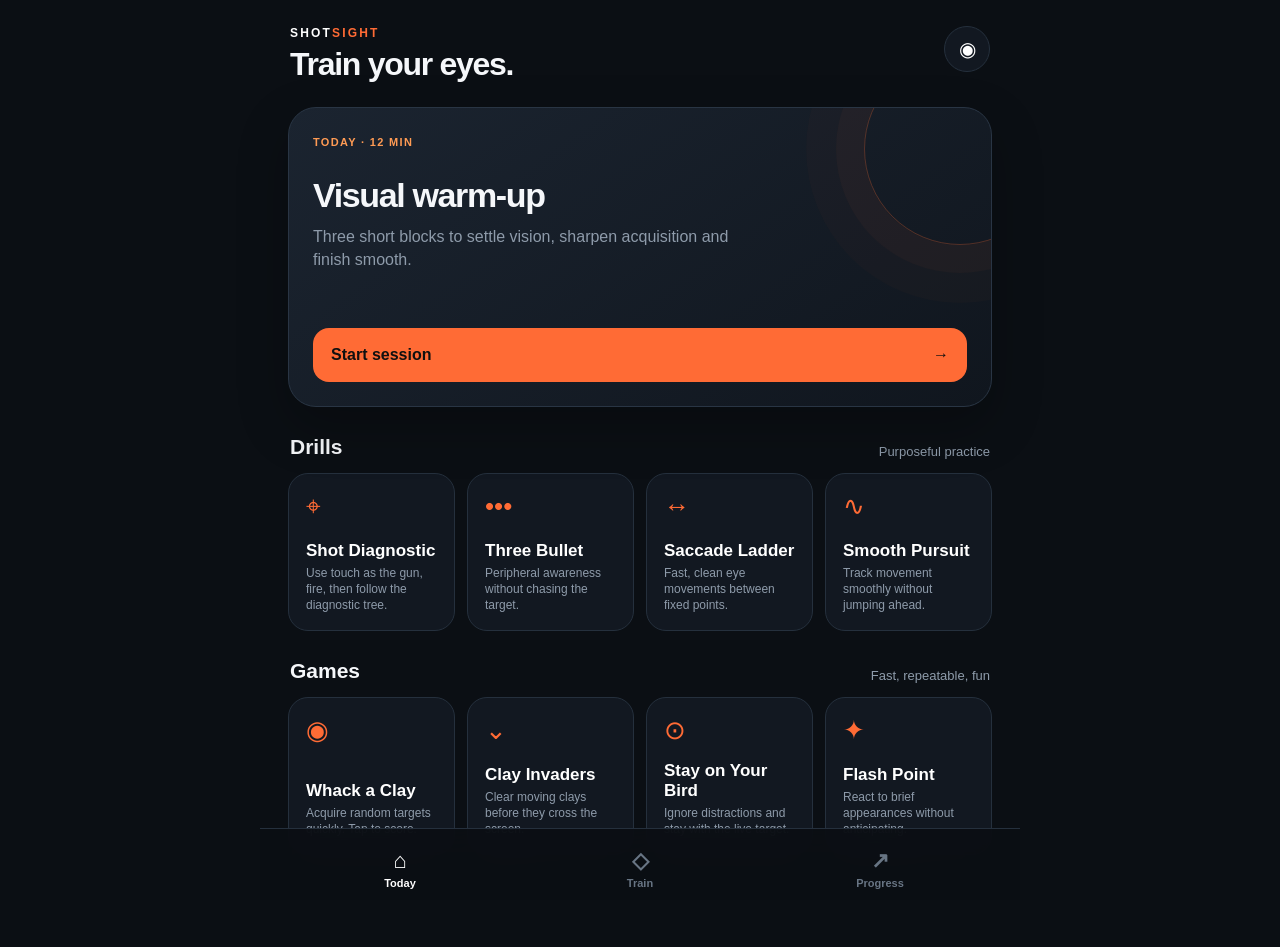
==== index.html @ 20d78089 "Load Shot Type Demos styles" ====
<!doctype html>
<html lang="en">
<head>
  <meta charset="utf-8" />
  <meta name="viewport" content="width=device-width, initial-scale=1, viewport-fit=cover, user-scalable=no" />
  <meta name="theme-color" content="#0b0f14" />
  <meta name="apple-mobile-web-app-capable" content="yes" />
  <meta name="apple-mobile-web-app-status-bar-style" content="black-translucent" />
  <meta name="apple-mobile-web-app-title" content="ShotSight" />
  <title>ShotSight</title>
  <link rel="manifest" href="manifest.webmanifest" />
  <link rel="stylesheet" href="styles.css" />
  <link rel="stylesheet" href="shot-demos.css" />
</head>
<body>
  <div class="app-shell">
    <header class="topbar">
      <div>
        <div class="eyebrow">SHOT<span>SIGHT</span></div>
        <h1 id="pageTitle">Train your eyes.</h1>
      </div>
      <button class="icon-button" id="soundToggle" aria-label="Toggle sound">◉</button>
    </header>

    <main id="homeView" class="view active">
      <section class="hero-card">
        <div class="hero-copy">
          <span class="pill">TODAY · 12 MIN</span>
          <h2>Visual warm-up</h2>
          <p>Three short blocks to settle vision, sharpen acquisition and finish smooth.</p>
        </div>
        <button class="primary big" data-start="daily">Start session <span>→</span></button>
      </section>

      <section>
        <div class="section-heading"><h3>Drills</h3><span>Purposeful practice</span></div>
        <div class="card-grid" id="drillGrid"></div>
      </section>

      <section>
        <div class="section-heading"><h3>Games</h3><span>Fast, repeatable, fun</span></div>
        <div class="card-grid" id="gameGrid"></div>
      </section>
    </main>

    <main id="libraryView" class="view">
      <div class="section-heading stacked"><h2>Training library</h2><span>Choose a single activity and tune it before you begin.</span></div>
      <div class="filter-row">
        <button class="chip active" data-filter="all">All</button>
        <button class="chip" data-filter="drill">Drills</button>
        <button class="chip" data-filter="game">Games</button>
      </div>
      <div class="library-list" id="libraryList"></div>

      <section class="demo-section">
        <div class="section-heading stacked demo-heading"><h2>Shot type demos</h2><span>See the target line and gun movement together.</span></div>
        <div class="demo-grid" id="demoGrid"></div>
      </section>
    </main>

    <main id="progressView" class="view">
      <div class="section-heading stacked"><h2>Your progress</h2><span>Prototype data is stored on this device.</span></div>
      <section class="stats-grid">
        <article><strong id="statSessions">0</strong><span>sessions</span></article>
        <article><strong id="statMinutes">—</strong><span>minutes</span></article>
        <article><strong id="statBest">—</strong><span>best game</span></article>
      </section>
      <section class="history-card">
        <div class="section-heading"><h3>Recent activity</h3><button class="text-button" id="clearHistory">Clear</button></div>
        <div id="historyList" class="history-list"></div>
      </section>
    </main>

    <section id="playerView" class="player-view" aria-hidden="true">
      <div class="player-top">
        <button class="icon-button" id="closePlayer" aria-label="Close">×</button>
        <div class="player-meta"><span id="playerType">DRILL</span><strong id="playerName">Shot Diagnostic</strong></div>
        <button class="icon-button" id="pausePlayer" aria-label="Pause">Ⅱ</button>
      </div>
      <div id="stage" class="stage">
        <div class="interaction-hint" id="interactionHint"></div>
        <div class="focus-ring" id="focusRing"></div>
        <div class="target" id="target"></div>
        <div class="target secondary" id="target2"></div>
        <div class="target tertiary" id="target3"></div>
        <svg id="trace" class="trace" viewBox="0 0 100 100" preserveAspectRatio="none" aria-hidden="true"></svg>
        <div class="aim-dot" id="aimDot"></div>
        <div class="shot-mark" id="shotMark"></div>
        <div class="crosshair" id="crosshair">+</div>
        <div class="countdown" id="countdown"></div>

        <section id="diagnosticPanel" class="diagnostic-panel" aria-live="polite">
          <div class="diagnostic-kicker">SHOT DIAGNOSIS</div>
          <h2 id="diagTitle">Clean release</h2>
          <div id="diagTree" class="diag-tree"></div>
          <div class="diag-metrics">
            <div><span>ERROR</span><strong id="diagError">—</strong></div>
            <div><span>PATH</span><strong id="diagSmooth">—</strong></div>
            <div><span>RELEASE</span><strong id="diagTime">—</strong></div>
          </div>
          <p id="diagCue"></p>
          <div class="diag-actions">
            <button class="secondary-button" id="diagnosticDone">Done</button>
            <button class="primary" id="diagnosticAgain">Try again</button>
          </div>
        </section>
      </div>
      <div class="player-bottom">
        <div class="metric"><span>TIME</span><strong id="timeValue">00:30</strong></div>
        <div class="metric center"><span id="scoreLabel">CUE</span><strong id="scoreValue">READY</strong></div>
        <button class="primary compact" id="actionButton">Begin</button>
      </div>
    </section>

    <section id="tipSheet" class="tip-sheet" aria-hidden="true">
      <div class="tip-card">
        <div class="tip-icon" id="tipIcon">◎</div>
        <span class="tip-kicker">HOW IT WORKS</span>
        <h2 id="tipTitle">Activity</h2>
        <p id="tipBody"></p>
        <div class="tip-note" id="tipNote"></div>
        <label class="tip-hide"><input type="checkbox" id="tipHide" /> <span>Don't show this tip again</span></label>
        <button class="primary big" id="tipContinue">Got it <span>→</span></button>
      </div>
    </section>

    <section id="demoSheet" class="demo-sheet" aria-hidden="true">
      <div class="demo-card">
        <div class="demo-topbar">
          <div><span class="tip-kicker">SHOT TYPE</span><h2 id="demoTitle">Sustained lead</h2></div>
          <button class="icon-button" id="demoClose" aria-label="Close demo">×</button>
        </div>
        <div class="demo-stage" id="demoStage">
          <svg class="demo-svg" viewBox="0 0 100 100" preserveAspectRatio="none" aria-hidden="true">
            <path id="demoTargetPath" class="demo-target-path" d="M 8 60 C 32 48, 67 42, 94 34" />
            <path id="demoGunPath" class="demo-gun-path" d="M 8 75 C 36 65, 64 52, 94 42" />
          </svg>
          <div class="demo-label hold" id="demoHoldLabel">HOLD</div>
          <div class="demo-label pickup" id="demoPickupLabel">PICKUP</div>
          <div class="demo-label break" id="demoBreakLabel">BREAK</div>
          <div class="demo-clay" id="demoClay"></div>
          <div class="demo-gun" id="demoGun"><span></span></div>
          <div class="demo-shot" id="demoShot"></div>
        </div>
        <div class="demo-legend"><span><i class="legend-clay"></i>Clay</span><span><i class="legend-gun"></i>Gun</span></div>
        <div class="demo-phase" id="demoPhase">SET</div>
        <p id="demoDescription"></p>
        <div class="demo-cue" id="demoCue"></div>
        <div class="demo-actions">
          <button class="secondary-button" id="demoReplay">Replay</button>
          <button class="primary" id="demoNext">Next type</button>
        </div>
      </div>
    </section>

    <nav class="tabbar" aria-label="Primary">
      <button class="tab active" data-view="homeView"><span>⌂</span>Today</button>
      <button class="tab" data-view="libraryView"><span>◇</span>Train</button>
      <button class="tab" data-view="progressView"><span>↗</span>Progress</button>
    </nav>
  </div>

  <script src="app.js"></script>
  <script src="shot-demos.js"></script>
</body>
</html>
---- styles.css ----
:root{--bg:#0b0f14;--panel:#121821;--panel2:#171f2a;--line:#25303d;--text:#f5f7fa;--muted:#8e9baa;--accent:#ff6b35;--accent2:#ff9b54;--green:#76e6a5;--radius:22px}*{box-sizing:border-box;-webkit-tap-highlight-color:transparent}html,body{margin:0;min-height:100%;background:var(--bg);color:var(--text);font-family:-apple-system,BlinkMacSystemFont,"SF Pro Display","Segoe UI",sans-serif}body{overscroll-behavior:none}.app-shell{min-height:100dvh;padding:max(18px,env(safe-area-inset-top)) 18px calc(92px + env(safe-area-inset-bottom));max-width:760px;margin:auto}.topbar{display:flex;align-items:flex-start;justify-content:space-between;margin:8px 2px 26px}.eyebrow{font-size:12px;font-weight:850;letter-spacing:.18em;color:#fff}.eyebrow span{color:var(--accent)}h1{font-size:32px;line-height:1.04;margin:8px 0 0;letter-spacing:-.04em}h2,h3,p{margin-top:0}.icon-button{width:46px;height:46px;border-radius:50%;border:1px solid var(--line);background:var(--panel);color:#fff;font-size:20px;display:grid;place-items:center}.view{display:none}.view.active{display:block}.hero-card{background:linear-gradient(145deg,#1b2430,#10161e);border:1px solid #293544;border-radius:28px;padding:24px;min-height:280px;display:flex;flex-direction:column;justify-content:space-between;box-shadow:0 20px 50px rgba(0,0,0,.25);position:relative;overflow:hidden}.hero-card:after{content:"";position:absolute;width:190px;height:190px;border:1px solid rgba(255,107,53,.28);border-radius:50%;right:-65px;top:-55px;box-shadow:0 0 0 28px rgba(255,107,53,.035),0 0 0 58px rgba(255,107,53,.02)}.hero-copy{position:relative;z-index:1}.pill{display:inline-block;font-size:11px;font-weight:800;letter-spacing:.12em;color:var(--accent2);margin-bottom:28px}.hero-card h2{font-size:34px;letter-spacing:-.04em;margin-bottom:10px}.hero-card p{color:var(--muted);line-height:1.45;max-width:420px}.primary{border:0;background:var(--accent);color:#101010;font-weight:850;border-radius:16px;min-height:54px;padding:0 18px;font-size:16px;position:relative;z-index:1}.primary.big{width:100%;display:flex;justify-content:space-between;align-items:center}.primary.compact{min-width:105px}.secondary-button{border:1px solid var(--line);background:var(--panel2);color:#fff;font-weight:800;border-radius:14px;min-height:50px;padding:0 18px}.section-heading{display:flex;justify-content:space-between;align-items:end;margin:28px 2px 14px}.section-heading h2,.section-heading h3{margin:0}.section-heading h3{font-size:21px}.section-heading span{font-size:13px;color:var(--muted)}.section-heading.stacked{display:block;margin-top:0}.section-heading.stacked h2{font-size:30px;margin-bottom:8px}.card-grid{display:grid;grid-template-columns:1fr 1fr;gap:12px}.activity-card{min-height:158px;border:1px solid var(--line);border-radius:20px;background:var(--panel);padding:17px;text-align:left;color:#fff;display:flex;flex-direction:column;justify-content:space-between}.activity-card:active{transform:scale(.985);background:var(--panel2)}.activity-card .glyph{font-size:26px;color:var(--accent)}.activity-card strong{font-size:17px}.activity-card small{display:block;color:var(--muted);font-size:12px;margin-top:5px;line-height:1.3}.filter-row{display:flex;gap:8px;margin:20px 0}.chip{border:1px solid var(--line);background:transparent;color:var(--muted);border-radius:999px;padding:10px 16px;font-weight:750}.chip.active{background:#fff;color:#0b0f14;border-color:#fff}.library-list{display:grid;gap:10px}.library-item{border:1px solid var(--line);background:var(--panel);border-radius:18px;padding:17px;display:grid;grid-template-columns:48px 1fr auto;align-items:center;gap:13px;color:#fff;text-align:left}.library-icon{width:48px;height:48px;border-radius:14px;background:var(--panel2);display:grid;place-items:center;color:var(--accent);font-size:22px}.library-item strong{display:block}.library-item small{color:var(--muted)}.library-item .arrow{color:var(--muted);font-size:20px}.stats-grid{display:grid;grid-template-columns:repeat(3,1fr);gap:10px}.stats-grid article{background:var(--panel);border:1px solid var(--line);border-radius:18px;padding:18px 10px;text-align:center}.stats-grid strong{font-size:27px;display:block}.stats-grid span{color:var(--muted);font-size:11px;text-transform:uppercase;letter-spacing:.08em}.history-card{margin-top:18px;background:var(--panel);border:1px solid var(--line);border-radius:22px;padding:0 16px 8px}.text-button{border:0;background:none;color:var(--accent);font-weight:700}.history-row{display:flex;justify-content:space-between;padding:14px 2px;border-top:1px solid var(--line);font-size:14px}.history-row span{color:var(--muted)}.empty{color:var(--muted);padding:16px 0 22px}.tabbar{position:fixed;left:50%;transform:translateX(-50%);bottom:0;width:min(760px,100%);height:calc(72px + env(safe-area-inset-bottom));padding:8px 20px env(safe-area-inset-bottom);background:rgba(11,15,20,.93);backdrop-filter:blur(18px);border-top:1px solid var(--line);display:grid;grid-template-columns:repeat(3,1fr);z-index:20}.tab{border:0;background:none;color:#687584;font-size:11px;font-weight:750}.tab span{display:block;font-size:22px;margin-bottom:3px}.tab.active{color:#fff}.player-view{position:fixed;inset:0;background:#05070a;z-index:50;display:none;grid-template-rows:auto 1fr auto;padding:max(14px,env(safe-area-inset-top)) 16px max(18px,env(safe-area-inset-bottom));touch-action:none}.player-view.active{display:grid}.player-top,.player-bottom{display:flex;align-items:center;justify-content:space-between;gap:12px;z-index:3}.player-meta{text-align:center}.player-meta span{display:block;color:var(--accent);font-size:10px;font-weight:850;letter-spacing:.14em}.player-meta strong{font-size:14px}.stage{position:relative;overflow:hidden;margin:14px 0;border-radius:24px;background:radial-gradient(circle at center,#18212b 0,#0a0e13 48%,#05070a 78%);border:1px solid #1f2a36}.stage:after{content:"";position:absolute;inset:50% auto auto 50%;width:1px;height:1px;box-shadow:0 0 100px 45px rgba(255,255,255,.035)}.target{position:absolute;width:28px;height:28px;border-radius:50%;background:var(--accent);box-shadow:0 0 22px rgba(255,107,53,.55);transform:translate(-50%,-50%);left:50%;top:50%;z-index:2}.target.secondary,.target.tertiary{display:none;background:#f2f5f7;box-shadow:0 0 18px rgba(255,255,255,.25)}.focus-ring{position:absolute;width:96px;height:96px;border:1px solid rgba(255,255,255,.13);border-radius:50%;left:50%;top:50%;transform:translate(-50%,-50%)}.crosshair{display:none;position:absolute;left:50%;top:50%;transform:translate(-50%,-50%);font-size:42px;color:rgba(255,255,255,.45);z-index:1}.countdown{position:absolute;left:50%;top:50%;transform:translate(-50%,-50%);font-size:72px;font-weight:900;z-index:8}.metric{min-width:70px}.metric.center{text-align:center;flex:1}.metric span{display:block;color:var(--muted);font-size:9px;font-weight:800;letter-spacing:.12em}.metric strong{font-size:17px}.player-bottom{padding-top:2px}.paused .target,.paused .target.secondary,.paused .target.tertiary{animation-play-state:paused!important}.interaction-hint{position:absolute;top:16px;left:50%;transform:translateX(-50%);font-size:10px;letter-spacing:.12em;font-weight:850;color:var(--muted);z-index:6;white-space:nowrap}.aim-dot{display:none;position:absolute;width:30px;height:30px;border-radius:50%;border:2px solid #fff;transform:translate(-50%,-50%);z-index:5;pointer-events:none;box-shadow:0 0 0 7px rgba(255,255,255,.06)}.aim-dot:after{content:"";position:absolute;width:4px;height:4px;border-radius:50%;background:#fff;left:50%;top:50%;transform:translate(-50%,-50%)}.shot-mark{display:none;position:absolute;width:46px;height:46px;border:1px solid var(--accent);border-radius:50%;transform:translate(-50%,-50%);z-index:4;pointer-events:none}.trace{position:absolute;inset:0;width:100%;height:100%;z-index:3;pointer-events:none}.trace polyline{fill:none;stroke:rgba(255,255,255,.55);stroke-width:.45;vector-effect:non-scaling-stroke;stroke-linecap:round;stroke-linejoin:round}.diagnostic-panel{display:none;position:absolute;inset:auto 12px 12px 12px;z-index:12;background:rgba(16,22,30,.97);backdrop-filter:blur(18px);border:1px solid #2a3644;border-radius:24px;padding:20px;box-shadow:0 24px 70px rgba(0,0,0,.5)}.diagnostic-panel.active{display:block}.diagnostic-kicker,.tip-kicker{font-size:10px;letter-spacing:.15em;font-weight:900;color:var(--accent)}.diagnostic-panel h2{font-size:27px;letter-spacing:-.035em;margin:6px 0 14px}.diag-tree{display:grid;gap:7px;margin-bottom:14px}.tree-row{display:grid;grid-template-columns:92px 1fr;gap:10px;align-items:center;font-size:12px}.tree-row span{color:var(--muted);font-weight:750}.tree-row strong{font-size:13px}.tree-row.active strong{color:var(--accent2)}.diag-metrics{display:grid;grid-template-columns:repeat(3,1fr);gap:8px}.diag-metrics div{background:#0b1016;border:1px solid #222d39;border-radius:14px;padding:10px}.diag-metrics span{display:block;color:var(--muted);font-size:8px;letter-spacing:.1em;font-weight:850}.diag-metrics strong{display:block;margin-top:3px;font-size:14px}.diagnostic-panel p{color:#b3bec9;line-height:1.4;font-size:13px;margin:14px 0}.diag-actions{display:grid;grid-template-columns:1fr 1.35fr;gap:10px}.tip-sheet{display:none;position:fixed;inset:0;z-index:90;background:rgba(3,5,8,.72);backdrop-filter:blur(12px);padding:18px;align-items:flex-end}.tip-sheet.active{display:flex}.tip-card{width:min(520px,100%);margin:0 auto;background:#121821;border:1px solid #293544;border-radius:28px;padding:24px;padding-bottom:max(24px,env(safe-area-inset-bottom));box-shadow:0 28px 90px rgba(0,0,0,.6)}.tip-icon{width:58px;height:58px;border-radius:18px;background:#191f27;color:var(--accent);display:grid;place-items:center;font-size:28px;margin-bottom:18px}.tip-card h2{font-size:28px;letter-spacing:-.035em;margin:7px 0 8px}.tip-card p{color:#a9b5c2;line-height:1.48;margin-bottom:14px}.tip-note{background:#0d1218;border:1px solid #232e3a;border-radius:16px;padding:13px 14px;color:#d9e0e7;font-size:13px;line-height:1.4;margin-bottom:16px}.tip-hide{display:flex;align-items:center;gap:9px;color:var(--muted);font-size:13px;margin:0 2px 18px}.tip-hide input{width:20px;height:20px;accent-color:var(--accent)}@media(min-width:620px){.card-grid{grid-template-columns:repeat(4,1fr)}.hero-card{min-height:300px}.app-shell{padding-left:28px;padding-right:28px}}@media(orientation:landscape) and (max-height:520px){.player-view{grid-template-rows:54px 1fr 58px}.stage{margin:5px 0}.player-bottom{padding:0 8px}.target{width:24px;height:24px}.diagnostic-panel{inset:8px 12px}.tip-sheet{align-items:center}}
---- shot-demos.css ----
.demo-section{margin-top:34px;padding-top:6px;border-top:1px solid var(--line)}.demo-heading{margin-top:24px!important}.demo-heading h2{font-size:26px!important}.demo-grid{display:grid;grid-template-columns:1fr 1fr;gap:10px}.demo-tile{min-height:150px;border:1px solid var(--line);border-radius:20px;background:linear-gradient(155deg,#151d27,#10161e);padding:16px;text-align:left;color:#fff;display:flex;flex-direction:column;justify-content:space-between}.demo-tile:active{transform:scale(.985)}.demo-tile-glyph{font-size:27px;color:var(--accent)}.demo-tile strong{display:block;font-size:16px;margin-bottom:5px}.demo-tile small{display:block;color:var(--muted);font-size:11px;line-height:1.35}.demo-sheet{display:none;position:fixed;inset:0;z-index:95;background:#05070a;padding:max(14px,env(safe-area-inset-top)) 16px max(16px,env(safe-area-inset-bottom));overflow:auto}.demo-sheet.active{display:block}.demo-card{max-width:720px;margin:0 auto}.demo-topbar{display:flex;align-items:center;justify-content:space-between;margin-bottom:14px}.demo-topbar h2{font-size:25px;letter-spacing:-.035em;margin:5px 0 0}.demo-stage{height:min(54vh,520px);min-height:390px;position:relative;overflow:hidden;border:1px solid #263241;border-radius:26px;background:radial-gradient(circle at 55% 52%,#192430 0,#0b1118 48%,#05070a 82%)}.demo-stage:before{content:"";position:absolute;inset:0;background-image:linear-gradient(rgba(255,255,255,.025) 1px,transparent 1px),linear-gradient(90deg,rgba(255,255,255,.025) 1px,transparent 1px);background-size:10% 10%;pointer-events:none}.demo-svg{position:absolute;inset:0;width:100%;height:100%}.demo-target-path,.demo-gun-path{fill:none;stroke-width:.55;vector-effect:non-scaling-stroke;stroke-linecap:round}.demo-target-path{stroke:rgba(255,107,53,.28);stroke-dasharray:2.2 2}.demo-gun-path{stroke:rgba(255,255,255,.16);stroke-dasharray:1.4 2}.demo-clay{position:absolute;width:24px;height:24px;border-radius:50%;background:var(--accent);box-shadow:0 0 22px rgba(255,107,53,.58);transform:translate(-50%,-50%);z-index:4}.demo-clay.hit{animation:demoHit .34s ease-out}.demo-gun{position:absolute;width:32px;height:32px;border:2px solid #f4f7f9;border-radius:50%;transform:translate(-50%,-50%);z-index:5;box-shadow:0 0 0 7px rgba(255,255,255,.05)}.demo-gun:after{content:"";position:absolute;width:4px;height:4px;border-radius:50%;background:#fff;left:50%;top:50%;transform:translate(-50%,-50%)}.demo-gun.fired{box-shadow:0 0 0 7px rgba(255,255,255,.05),0 0 30px rgba(255,255,255,.18)}.demo-shot{position:absolute;width:18px;height:18px;border:2px solid var(--accent2);border-radius:50%;transform:translate(-50%,-50%) scale(.3);opacity:0;z-index:6}.demo-shot.show{animation:demoShot .55s ease-out forwards}.demo-label{position:absolute;transform:translate(-50%,-50%);font-size:8px;font-weight:900;letter-spacing:.12em;color:#718091;background:rgba(8,12,17,.78);border:1px solid #263241;border-radius:999px;padding:5px 7px;z-index:3}.demo-label.break{color:var(--accent2);border-color:rgba(255,107,53,.32)}.demo-legend{display:flex;gap:16px;margin:13px 3px 0;color:var(--muted);font-size:11px}.demo-legend span{display:flex;align-items:center;gap:6px}.demo-legend i{width:9px;height:9px;border-radius:50%;display:inline-block}.legend-clay{background:var(--accent)}.legend-gun{border:1.5px solid #fff}.demo-phase{margin:18px 0 8px;color:var(--accent2);font-size:12px;font-weight:900;letter-spacing:.14em}.demo-card>p{color:#aeb9c5;line-height:1.45;font-size:14px;margin-bottom:13px}.demo-cue{background:#101720;border:1px solid #273341;border-radius:16px;padding:13px 15px;color:#fff;font-weight:850;font-size:12px;letter-spacing:.08em}.demo-actions{display:grid;grid-template-columns:1fr 1.2fr;gap:10px;margin-top:14px}.demo-actions .primary,.demo-actions .secondary-button{width:100%}@keyframes demoShot{0%{opacity:1;transform:translate(-50%,-50%) scale(.3)}60%{opacity:.75;transform:translate(-50%,-50%) scale(2.4)}100%{opacity:0;transform:translate(-50%,-50%) scale(3.2)}}@keyframes demoHit{0%{transform:translate(-50%,-50%) scale(1)}40%{transform:translate(-50%,-50%) scale(1.45);opacity:.65}100%{transform:translate(-50%,-50%) scale(.7);opacity:.3}}@media(min-width:620px){.demo-grid{grid-template-columns:repeat(4,1fr)}.demo-stage{min-height:440px}}@media(orientation:landscape) and (max-height:520px){.demo-sheet{padding:10px 14px}.demo-card{display:grid;grid-template-columns:1.3fr 1fr;gap:12px;align-items:start}.demo-topbar{grid-column:1/-1;margin-bottom:0}.demo-stage{height:330px;min-height:330px}.demo-legend{grid-column:1}.demo-phase,.demo-card>p,.demo-cue,.demo-actions{grid-column:2}.demo-phase{margin-top:0}.demo-actions{align-self:end}}
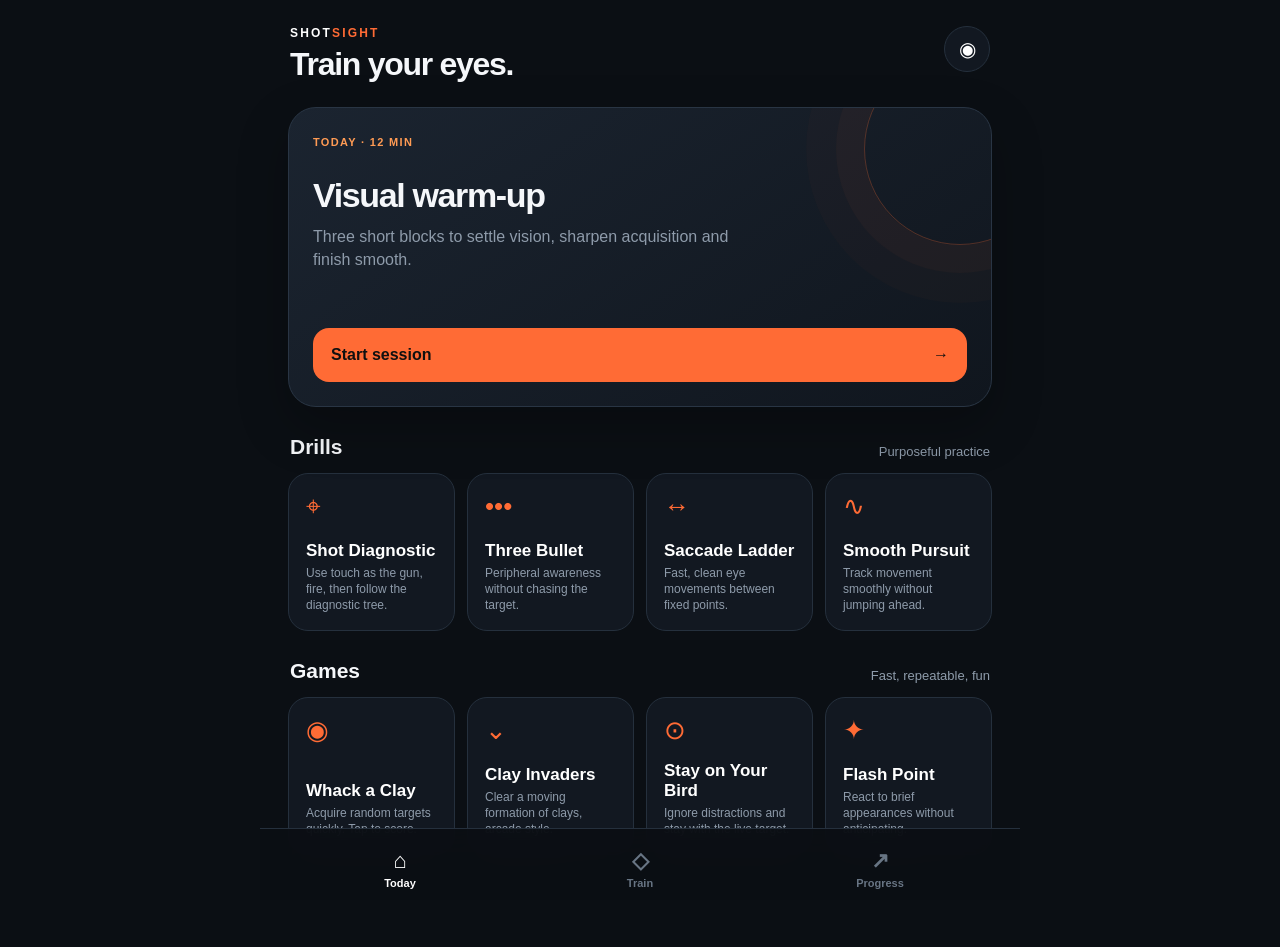
==== commit 7e04b695: "Load arcade Clay Invaders assets" ====
--- a/index.html
+++ b/index.html
@@ -9,158 +9,23 @@
   <meta name="apple-mobile-web-app-title" content="ShotSight" />
   <title>ShotSight</title>
   <link rel="manifest" href="manifest.webmanifest" />
-  <link rel="stylesheet" href="styles.css" />
-  <link rel="stylesheet" href="shot-demos.css" />
+  <link rel="stylesheet" href="styles.css?v=20260903-0015" />
+  <link rel="stylesheet" href="shot-demos.css?v=20260903-0015" />
+  <link rel="stylesheet" href="clay-invaders.css?v=20260903-0015" />
 </head>
 <body>
   <div class="app-shell">
-    <header class="topbar">
-      <div>
-        <div class="eyebrow">SHOT<span>SIGHT</span></div>
-        <h1 id="pageTitle">Train your eyes.</h1>
-      </div>
-      <button class="icon-button" id="soundToggle" aria-label="Toggle sound">◉</button>
-    </header>
-
-    <main id="homeView" class="view active">
-      <section class="hero-card">
-        <div class="hero-copy">
-          <span class="pill">TODAY · 12 MIN</span>
-          <h2>Visual warm-up</h2>
-          <p>Three short blocks to settle vision, sharpen acquisition and finish smooth.</p>
-        </div>
-        <button class="primary big" data-start="daily">Start session <span>→</span></button>
-      </section>
-
-      <section>
-        <div class="section-heading"><h3>Drills</h3><span>Purposeful practice</span></div>
-        <div class="card-grid" id="drillGrid"></div>
-      </section>
-
-      <section>
-        <div class="section-heading"><h3>Games</h3><span>Fast, repeatable, fun</span></div>
-        <div class="card-grid" id="gameGrid"></div>
-      </section>
-    </main>
-
-    <main id="libraryView" class="view">
-      <div class="section-heading stacked"><h2>Training library</h2><span>Choose a single activity and tune it before you begin.</span></div>
-      <div class="filter-row">
-        <button class="chip active" data-filter="all">All</button>
-        <button class="chip" data-filter="drill">Drills</button>
-        <button class="chip" data-filter="game">Games</button>
-      </div>
-      <div class="library-list" id="libraryList"></div>
-
-      <section class="demo-section">
-        <div class="section-heading stacked demo-heading"><h2>Shot type demos</h2><span>See the target line and gun movement together.</span></div>
-        <div class="demo-grid" id="demoGrid"></div>
-      </section>
-    </main>
-
-    <main id="progressView" class="view">
-      <div class="section-heading stacked"><h2>Your progress</h2><span>Prototype data is stored on this device.</span></div>
-      <section class="stats-grid">
-        <article><strong id="statSessions">0</strong><span>sessions</span></article>
-        <article><strong id="statMinutes">—</strong><span>minutes</span></article>
-        <article><strong id="statBest">—</strong><span>best game</span></article>
-      </section>
-      <section class="history-card">
-        <div class="section-heading"><h3>Recent activity</h3><button class="text-button" id="clearHistory">Clear</button></div>
-        <div id="historyList" class="history-list"></div>
-      </section>
-    </main>
-
-    <section id="playerView" class="player-view" aria-hidden="true">
-      <div class="player-top">
-        <button class="icon-button" id="closePlayer" aria-label="Close">×</button>
-        <div class="player-meta"><span id="playerType">DRILL</span><strong id="playerName">Shot Diagnostic</strong></div>
-        <button class="icon-button" id="pausePlayer" aria-label="Pause">Ⅱ</button>
-      </div>
-      <div id="stage" class="stage">
-        <div class="interaction-hint" id="interactionHint"></div>
-        <div class="focus-ring" id="focusRing"></div>
-        <div class="target" id="target"></div>
-        <div class="target secondary" id="target2"></div>
-        <div class="target tertiary" id="target3"></div>
-        <svg id="trace" class="trace" viewBox="0 0 100 100" preserveAspectRatio="none" aria-hidden="true"></svg>
-        <div class="aim-dot" id="aimDot"></div>
-        <div class="shot-mark" id="shotMark"></div>
-        <div class="crosshair" id="crosshair">+</div>
-        <div class="countdown" id="countdown"></div>
-
-        <section id="diagnosticPanel" class="diagnostic-panel" aria-live="polite">
-          <div class="diagnostic-kicker">SHOT DIAGNOSIS</div>
-          <h2 id="diagTitle">Clean release</h2>
-          <div id="diagTree" class="diag-tree"></div>
-          <div class="diag-metrics">
-            <div><span>ERROR</span><strong id="diagError">—</strong></div>
-            <div><span>PATH</span><strong id="diagSmooth">—</strong></div>
-            <div><span>RELEASE</span><strong id="diagTime">—</strong></div>
-          </div>
-          <p id="diagCue"></p>
-          <div class="diag-actions">
-            <button class="secondary-button" id="diagnosticDone">Done</button>
-            <button class="primary" id="diagnosticAgain">Try again</button>
-          </div>
-        </section>
-      </div>
-      <div class="player-bottom">
-        <div class="metric"><span>TIME</span><strong id="timeValue">00:30</strong></div>
-        <div class="metric center"><span id="scoreLabel">CUE</span><strong id="scoreValue">READY</strong></div>
-        <button class="primary compact" id="actionButton">Begin</button>
-      </div>
-    </section>
-
-    <section id="tipSheet" class="tip-sheet" aria-hidden="true">
-      <div class="tip-card">
-        <div class="tip-icon" id="tipIcon">◎</div>
-        <span class="tip-kicker">HOW IT WORKS</span>
-        <h2 id="tipTitle">Activity</h2>
-        <p id="tipBody"></p>
-        <div class="tip-note" id="tipNote"></div>
-        <label class="tip-hide"><input type="checkbox" id="tipHide" /> <span>Don't show this tip again</span></label>
-        <button class="primary big" id="tipContinue">Got it <span>→</span></button>
-      </div>
-    </section>
-
-    <section id="demoSheet" class="demo-sheet" aria-hidden="true">
-      <div class="demo-card">
-        <div class="demo-topbar">
-          <div><span class="tip-kicker">SHOT TYPE</span><h2 id="demoTitle">Sustained lead</h2></div>
-          <button class="icon-button" id="demoClose" aria-label="Close demo">×</button>
-        </div>
-        <div class="demo-stage" id="demoStage">
-          <svg class="demo-svg" viewBox="0 0 100 100" preserveAspectRatio="none" aria-hidden="true">
-            <path id="demoTargetPath" class="demo-target-path" d="M 8 60 C 32 48, 67 42, 94 34" />
-            <path id="demoGunPath" class="demo-gun-path" d="M 8 75 C 36 65, 64 52, 94 42" />
-          </svg>
-          <div class="demo-label hold" id="demoHoldLabel">HOLD</div>
-          <div class="demo-label pickup" id="demoPickupLabel">PICKUP</div>
-          <div class="demo-label break" id="demoBreakLabel">BREAK</div>
-          <div class="demo-clay" id="demoClay"></div>
-          <div class="demo-gun" id="demoGun"><span></span></div>
-          <div class="demo-shot" id="demoShot"></div>
-        </div>
-        <div class="demo-legend"><span><i class="legend-clay"></i>Clay</span><span><i class="legend-gun"></i>Gun</span></div>
-        <div class="demo-phase" id="demoPhase">SET</div>
-        <p id="demoDescription"></p>
-        <div class="demo-cue" id="demoCue"></div>
-        <div class="demo-actions">
-          <button class="secondary-button" id="demoReplay">Replay</button>
-          <button class="primary" id="demoNext">Next type</button>
-        </div>
-      </div>
-    </section>
-
-    <nav class="tabbar" aria-label="Primary">
-      <button class="tab active" data-view="homeView"><span>⌂</span>Today</button>
-      <button class="tab" data-view="libraryView"><span>◇</span>Train</button>
-      <button class="tab" data-view="progressView"><span>↗</span>Progress</button>
-    </nav>
+    <header class="topbar"><div><div class="eyebrow">SHOT<span>SIGHT</span></div><h1 id="pageTitle">Train your eyes.</h1></div><button class="icon-button" id="soundToggle" aria-label="Toggle sound">◉</button></header>
+    <main id="homeView" class="view active"><section class="hero-card"><div class="hero-copy"><span class="pill">TODAY · 12 MIN</span><h2>Visual warm-up</h2><p>Three short blocks to settle vision, sharpen acquisition and finish smooth.</p></div><button class="primary big" data-start="daily">Start session <span>→</span></button></section><section><div class="section-heading"><h3>Drills</h3><span>Purposeful practice</span></div><div class="card-grid" id="drillGrid"></div></section><section><div class="section-heading"><h3>Games</h3><span>Fast, repeatable, fun</span></div><div class="card-grid" id="gameGrid"></div></section></main>
+    <main id="libraryView" class="view"><div class="section-heading stacked"><h2>Training library</h2><span>Choose a single activity and tune it before you begin.</span></div><div class="filter-row"><button class="chip active" data-filter="all">All</button><button class="chip" data-filter="drill">Drills</button><button class="chip" data-filter="game">Games</button></div><div class="library-list" id="libraryList"></div><section class="demo-section"><div class="section-heading stacked demo-heading"><h2>Shot type demos</h2><span>See the target line and gun movement together.</span></div><div class="demo-grid" id="demoGrid"></div></section></main>
+    <main id="progressView" class="view"><div class="section-heading stacked"><h2>Your progress</h2><span>Prototype data is stored on this device.</span></div><section class="stats-grid"><article><strong id="statSessions">0</strong><span>sessions</span></article><article><strong id="statMinutes">—</strong><span>minutes</span></article><article><strong id="statBest">—</strong><span>best game</span></article></section><section class="history-card"><div class="section-heading"><h3>Recent activity</h3><button class="text-button" id="clearHistory">Clear</button></div><div id="historyList" class="history-list"></div></section></main>
+    <section id="playerView" class="player-view" aria-hidden="true"><div class="player-top"><button class="icon-button" id="closePlayer" aria-label="Close">×</button><div class="player-meta"><span id="playerType">DRILL</span><strong id="playerName">Shot Diagnostic</strong></div><button class="icon-button" id="pausePlayer" aria-label="Pause">Ⅱ</button></div><div id="stage" class="stage"><div class="interaction-hint" id="interactionHint"></div><div class="focus-ring" id="focusRing"></div><div class="target" id="target"></div><div class="target secondary" id="target2"></div><div class="target tertiary" id="target3"></div><svg id="trace" class="trace" viewBox="0 0 100 100" preserveAspectRatio="none" aria-hidden="true"></svg><div class="aim-dot" id="aimDot"></div><div class="shot-mark" id="shotMark"></div><div class="crosshair" id="crosshair">+</div><div class="countdown" id="countdown"></div><section id="diagnosticPanel" class="diagnostic-panel" aria-live="polite"><div class="diagnostic-kicker">SHOT DIAGNOSIS</div><h2 id="diagTitle">Clean release</h2><div id="diagTree" class="diag-tree"></div><div class="diag-metrics"><div><span>ERROR</span><strong id="diagError">—</strong></div><div><span>PATH</span><strong id="diagSmooth">—</strong></div><div><span>RELEASE</span><strong id="diagTime">—</strong></div></div><p id="diagCue"></p><div class="diag-actions"><button class="secondary-button" id="diagnosticDone">Done</button><button class="primary" id="diagnosticAgain">Try again</button></div></section></div><div class="player-bottom"><div class="metric"><span>TIME</span><strong id="timeValue">00:30</strong></div><div class="metric center"><span id="scoreLabel">CUE</span><strong id="scoreValue">READY</strong></div><button class="primary compact" id="actionButton">Begin</button></div></section>
+    <section id="tipSheet" class="tip-sheet" aria-hidden="true"><div class="tip-card"><div class="tip-icon" id="tipIcon">◎</div><span class="tip-kicker">HOW IT WORKS</span><h2 id="tipTitle">Activity</h2><p id="tipBody"></p><div class="tip-note" id="tipNote"></div><label class="tip-hide"><input type="checkbox" id="tipHide" /> <span>Don't show this tip again</span></label><button class="primary big" id="tipContinue">Got it <span>→</span></button></div></section>
+    <section id="demoSheet" class="demo-sheet" aria-hidden="true"><div class="demo-card"><div class="demo-topbar"><div><span class="tip-kicker">SHOT TYPE</span><h2 id="demoTitle">Sustained lead</h2></div><button class="icon-button" id="demoClose" aria-label="Close demo">×</button></div><div class="demo-stage" id="demoStage"><div class="demo-speed-hud"><span>CLAY <strong id="demoClaySpeed">55 mph</strong></span><span>GUN <strong id="demoGunSpeed">—</strong></span></div><svg class="demo-svg" viewBox="0 0 100 100" preserveAspectRatio="none" aria-hidden="true"><path id="demoTargetPath" class="demo-target-path" d="M 8 62 C 32 52, 66 42, 94 34" /><path id="demoGunPath" class="demo-gun-path" d="M 8 62 C 32 52, 66 42, 94 34" /><line id="demoLeadLine" class="demo-lead-line" x1="0" y1="0" x2="0" y2="0" /></svg><div class="demo-label hold" id="demoHoldLabel">HOLD</div><div class="demo-label pickup" id="demoPickupLabel">PICKUP</div><div class="demo-label break" id="demoBreakLabel">BREAK</div><div class="demo-clay" id="demoClay"></div><div class="demo-gun" id="demoGun"><span></span></div><div class="demo-shot" id="demoShot"></div></div><div class="demo-legend"><span><i class="legend-clay"></i>Clay</span><span><i class="legend-gun"></i>Gun / aim point</span><span><i class="legend-gap"></i>Lead gap</span></div><div class="demo-phase" id="demoPhase">SET</div><p id="demoDescription"></p><div class="demo-cue" id="demoCue"></div><div class="demo-actions"><button class="secondary-button" id="demoReplay">Replay</button><button class="primary" id="demoNext">Next type</button></div></div></section>
+    <nav class="tabbar" aria-label="Primary"><button class="tab active" data-view="homeView"><span>⌂</span>Today</button><button class="tab" data-view="libraryView"><span>◇</span>Train</button><button class="tab" data-view="progressView"><span>↗</span>Progress</button></nav>
   </div>
-
-  <script src="app.js"></script>
-  <script src="shot-demos.js"></script>
+  <script src="app.js?v=20260903-0015"></script>
+  <script src="clay-invaders.js?v=20260903-0015"></script>
+  <script src="shot-demos.js?v=20260903-0015"></script>
 </body>
-</html>
+</html>
--- a/shot-demos.css
+++ b/shot-demos.css
@@ -1 +1 @@
-.demo-section{margin-top:34px;padding-top:6px;border-top:1px solid var(--line)}.demo-heading{margin-top:24px!important}.demo-heading h2{font-size:26px!important}.demo-grid{display:grid;grid-template-columns:1fr 1fr;gap:10px}.demo-tile{min-height:150px;border:1px solid var(--line);border-radius:20px;background:linear-gradient(155deg,#151d27,#10161e);padding:16px;text-align:left;color:#fff;display:flex;flex-direction:column;justify-content:space-between}.demo-tile:active{transform:scale(.985)}.demo-tile-glyph{font-size:27px;color:var(--accent)}.demo-tile strong{display:block;font-size:16px;margin-bottom:5px}.demo-tile small{display:block;color:var(--muted);font-size:11px;line-height:1.35}.demo-sheet{display:none;position:fixed;inset:0;z-index:95;background:#05070a;padding:max(14px,env(safe-area-inset-top)) 16px max(16px,env(safe-area-inset-bottom));overflow:auto}.demo-sheet.active{display:block}.demo-card{max-width:720px;margin:0 auto}.demo-topbar{display:flex;align-items:center;justify-content:space-between;margin-bottom:14px}.demo-topbar h2{font-size:25px;letter-spacing:-.035em;margin:5px 0 0}.demo-stage{height:min(54vh,520px);min-height:390px;position:relative;overflow:hidden;border:1px solid #263241;border-radius:26px;background:radial-gradient(circle at 55% 52%,#192430 0,#0b1118 48%,#05070a 82%)}.demo-stage:before{content:"";position:absolute;inset:0;background-image:linear-gradient(rgba(255,255,255,.025) 1px,transparent 1px),linear-gradient(90deg,rgba(255,255,255,.025) 1px,transparent 1px);background-size:10% 10%;pointer-events:none}.demo-svg{position:absolute;inset:0;width:100%;height:100%}.demo-target-path,.demo-gun-path{fill:none;stroke-width:.55;vector-effect:non-scaling-stroke;stroke-linecap:round}.demo-target-path{stroke:rgba(255,107,53,.28);stroke-dasharray:2.2 2}.demo-gun-path{stroke:rgba(255,255,255,.16);stroke-dasharray:1.4 2}.demo-clay{position:absolute;width:24px;height:24px;border-radius:50%;background:var(--accent);box-shadow:0 0 22px rgba(255,107,53,.58);transform:translate(-50%,-50%);z-index:4}.demo-clay.hit{animation:demoHit .34s ease-out}.demo-gun{position:absolute;width:32px;height:32px;border:2px solid #f4f7f9;border-radius:50%;transform:translate(-50%,-50%);z-index:5;box-shadow:0 0 0 7px rgba(255,255,255,.05)}.demo-gun:after{content:"";position:absolute;width:4px;height:4px;border-radius:50%;background:#fff;left:50%;top:50%;transform:translate(-50%,-50%)}.demo-gun.fired{box-shadow:0 0 0 7px rgba(255,255,255,.05),0 0 30px rgba(255,255,255,.18)}.demo-shot{position:absolute;width:18px;height:18px;border:2px solid var(--accent2);border-radius:50%;transform:translate(-50%,-50%) scale(.3);opacity:0;z-index:6}.demo-shot.show{animation:demoShot .55s ease-out forwards}.demo-label{position:absolute;transform:translate(-50%,-50%);font-size:8px;font-weight:900;letter-spacing:.12em;color:#718091;background:rgba(8,12,17,.78);border:1px solid #263241;border-radius:999px;padding:5px 7px;z-index:3}.demo-label.break{color:var(--accent2);border-color:rgba(255,107,53,.32)}.demo-legend{display:flex;gap:16px;margin:13px 3px 0;color:var(--muted);font-size:11px}.demo-legend span{display:flex;align-items:center;gap:6px}.demo-legend i{width:9px;height:9px;border-radius:50%;display:inline-block}.legend-clay{background:var(--accent)}.legend-gun{border:1.5px solid #fff}.demo-phase{margin:18px 0 8px;color:var(--accent2);font-size:12px;font-weight:900;letter-spacing:.14em}.demo-card>p{color:#aeb9c5;line-height:1.45;font-size:14px;margin-bottom:13px}.demo-cue{background:#101720;border:1px solid #273341;border-radius:16px;padding:13px 15px;color:#fff;font-weight:850;font-size:12px;letter-spacing:.08em}.demo-actions{display:grid;grid-template-columns:1fr 1.2fr;gap:10px;margin-top:14px}.demo-actions .primary,.demo-actions .secondary-button{width:100%}@keyframes demoShot{0%{opacity:1;transform:translate(-50%,-50%) scale(.3)}60%{opacity:.75;transform:translate(-50%,-50%) scale(2.4)}100%{opacity:0;transform:translate(-50%,-50%) scale(3.2)}}@keyframes demoHit{0%{transform:translate(-50%,-50%) scale(1)}40%{transform:translate(-50%,-50%) scale(1.45);opacity:.65}100%{transform:translate(-50%,-50%) scale(.7);opacity:.3}}@media(min-width:620px){.demo-grid{grid-template-columns:repeat(4,1fr)}.demo-stage{min-height:440px}}@media(orientation:landscape) and (max-height:520px){.demo-sheet{padding:10px 14px}.demo-card{display:grid;grid-template-columns:1.3fr 1fr;gap:12px;align-items:start}.demo-topbar{grid-column:1/-1;margin-bottom:0}.demo-stage{height:330px;min-height:330px}.demo-legend{grid-column:1}.demo-phase,.demo-card>p,.demo-cue,.demo-actions{grid-column:2}.demo-phase{margin-top:0}.demo-actions{align-self:end}}+.demo-section{margin-top:34px;padding-top:6px;border-top:1px solid var(--line)}.demo-heading{margin-top:24px!important}.demo-heading h2{font-size:26px!important}.demo-grid{display:grid;grid-template-columns:1fr 1fr;gap:10px}.demo-tile{min-height:150px;border:1px solid var(--line);border-radius:20px;background:linear-gradient(155deg,#151d27,#10161e);padding:16px;text-align:left;color:#fff;display:flex;flex-direction:column;justify-content:space-between}.demo-tile:active{transform:scale(.985)}.demo-tile-glyph{font-size:27px;color:var(--accent)}.demo-tile strong{display:block;font-size:16px;margin-bottom:5px}.demo-tile small{display:block;color:var(--muted);font-size:11px;line-height:1.35}.demo-sheet{display:none;position:fixed;inset:0;z-index:95;background:#05070a;padding:max(14px,env(safe-area-inset-top)) 16px max(16px,env(safe-area-inset-bottom));overflow:auto}.demo-sheet.active{display:block}.demo-card{max-width:720px;margin:0 auto}.demo-topbar{display:flex;align-items:center;justify-content:space-between;margin-bottom:14px}.demo-topbar h2{font-size:25px;letter-spacing:-.035em;margin:5px 0 0}.demo-stage{height:min(54vh,520px);min-height:390px;position:relative;overflow:hidden;border:1px solid #263241;border-radius:26px;background:radial-gradient(circle at 55% 52%,#192430 0,#0b1118 48%,#05070a 82%)}.demo-stage:before{content:"";position:absolute;inset:0;background-image:linear-gradient(rgba(255,255,255,.025) 1px,transparent 1px),linear-gradient(90deg,rgba(255,255,255,.025) 1px,transparent 1px);background-size:10% 10%;pointer-events:none}.demo-speed-hud{position:absolute;left:14px;right:14px;top:14px;display:flex;justify-content:space-between;z-index:8;font-size:9px;letter-spacing:.11em;font-weight:850;color:var(--muted);pointer-events:none}.demo-speed-hud strong{color:#fff;font-size:12px;letter-spacing:0;margin-left:4px}.demo-svg{position:absolute;inset:0;width:100%;height:100%}.demo-target-path,.demo-gun-path{fill:none;vector-effect:non-scaling-stroke;stroke-linecap:round}.demo-target-path{stroke:rgba(255,107,53,.42);stroke-width:.72;stroke-dasharray:2.2 2}.demo-gun-path{stroke:rgba(255,255,255,.2);stroke-width:.66;stroke-dasharray:1.25 1.8}.demo-lead-line{stroke:rgba(255,255,255,.42);stroke-width:.6;vector-effect:non-scaling-stroke;stroke-dasharray:1.2 1.4}.demo-clay{position:absolute;width:24px;height:24px;border-radius:50%;background:var(--accent);box-shadow:0 0 22px rgba(255,107,53,.58);transform:translate(-50%,-50%);z-index:4}.demo-clay.broken{opacity:0;transform:translate(-50%,-50%) scale(.35)}.demo-gun{position:absolute;width:32px;height:32px;border:2px solid #f4f7f9;border-radius:50%;transform:translate(-50%,-50%);z-index:5;box-shadow:0 0 0 7px rgba(255,255,255,.05)}.demo-gun:after{content:"";position:absolute;width:4px;height:4px;border-radius:50%;background:#fff;left:50%;top:50%;transform:translate(-50%,-50%)}.demo-gun.fired{box-shadow:0 0 0 7px rgba(255,255,255,.05),0 0 30px rgba(255,255,255,.18)}.demo-shot{position:absolute;width:18px;height:18px;border:2px solid var(--accent2);border-radius:50%;transform:translate(-50%,-50%) scale(.3);opacity:0;z-index:6}.demo-shot.show{animation:demoShot .55s ease-out forwards}.demo-fragments{position:absolute;width:1px;height:1px;z-index:7;pointer-events:none}.demo-fragments i{position:absolute;left:0;top:0;width:8px;height:5px;border-radius:5px 2px 5px 1px;background:var(--accent);box-shadow:0 0 8px rgba(255,107,53,.35);opacity:0;transform:translate(-50%,-50%) rotate(0)}.demo-fragments.burst i{animation:clayShard .58s cubic-bezier(.18,.76,.3,1) forwards}.demo-fragments .f1,.demo-fragments .f4{width:6px;height:6px}.demo-fragments .f2,.demo-fragments .f5{width:5px;height:8px}.demo-outcome{position:absolute;left:50%;top:21%;transform:translate(-50%,-12px) scale(.94);z-index:10;opacity:0;padding:8px 13px;border-radius:999px;font-size:11px;font-weight:950;letter-spacing:.13em;white-space:nowrap;background:rgba(8,12,17,.9);backdrop-filter:blur(10px);border:1px solid #2b3744}.demo-outcome.show{animation:outcomeIn .28s ease-out forwards}.demo-outcome.hit{color:#a9f1c3;border-color:rgba(118,230,165,.38);box-shadow:0 0 24px rgba(118,230,165,.08)}.demo-outcome.miss{color:#ff9b7a;border-color:rgba(255,107,53,.38);box-shadow:0 0 24px rgba(255,107,53,.08)}.demo-label{position:absolute;transform:translate(-50%,-50%);font-size:8px;font-weight:900;letter-spacing:.12em;color:#718091;background:rgba(8,12,17,.78);border:1px solid #263241;border-radius:999px;padding:5px 7px;z-index:3}.demo-label.break{color:var(--accent2);border-color:rgba(255,107,53,.32)}.demo-legend{display:flex;flex-wrap:wrap;gap:12px 16px;margin:13px 3px 0;color:var(--muted);font-size:11px}.demo-legend span{display:flex;align-items:center;gap:6px}.demo-legend i{width:9px;height:9px;border-radius:50%;display:inline-block}.legend-clay{background:var(--accent)}.legend-gun{border:1.5px solid #fff}.legend-gap{width:16px!important;height:1px!important;border-radius:0!important;background:rgba(255,255,255,.5)}.demo-phase{margin:18px 0 8px;color:var(--accent2);font-size:12px;font-weight:900;letter-spacing:.14em}.demo-card>p{color:#aeb9c5;line-height:1.45;font-size:14px;margin-bottom:13px}.demo-cue{background:#101720;border:1px solid #273341;border-radius:16px;padding:13px 15px;color:#fff;font-weight:850;font-size:12px;letter-spacing:.08em}.demo-actions{display:grid;grid-template-columns:1fr 1.2fr;gap:10px;margin-top:14px}.demo-actions .primary,.demo-actions .secondary-button{width:100%}@keyframes demoShot{0%{opacity:1;transform:translate(-50%,-50%) scale(.3)}60%{opacity:.75;transform:translate(-50%,-50%) scale(2.4)}100%{opacity:0;transform:translate(-50%,-50%) scale(3.2)}}@keyframes clayShard{0%{opacity:1;transform:translate(-50%,-50%) scale(.8) rotate(0)}75%{opacity:.95;transform:translate(calc(-50% + var(--dx)),calc(-50% + var(--dy))) scale(1) rotate(var(--rot))}100%{opacity:0;transform:translate(calc(-50% + var(--dx)),calc(-50% + var(--dy) + 12px)) scale(.75) rotate(var(--rot))}}@keyframes outcomeIn{to{opacity:1;transform:translate(-50%,0) scale(1)}}@media(min-width:620px){.demo-grid{grid-template-columns:repeat(4,1fr)}.demo-stage{min-height:440px}}@media(orientation:landscape) and (max-height:520px){.demo-sheet{padding:10px 14px}.demo-card{display:grid;grid-template-columns:1.3fr 1fr;gap:12px;align-items:start}.demo-topbar{grid-column:1/-1;margin-bottom:0}.demo-stage{height:330px;min-height:330px}.demo-legend{grid-column:1}.demo-phase,.demo-card>p,.demo-cue,.demo-actions{grid-column:2}.demo-phase{margin-top:0}.demo-actions{align-self:end}}
--- a/clay-invaders.css
+++ b/clay-invaders.css
@@ -0,0 +1 @@
+.clay-invaders-formation{position:absolute;inset:0;z-index:7;pointer-events:none;will-change:transform}.clay-invader{position:absolute;width:32px;height:22px;border:0;background:transparent;transform:translate(-50%,-50%);pointer-events:auto;padding:0}.clay-invader:before{content:"";position:absolute;inset:4px 2px;border-radius:50%;background:var(--accent);box-shadow:0 0 15px rgba(255,107,53,.45),inset 0 -3px 0 rgba(0,0,0,.18)}.clay-invader:after{content:"";position:absolute;left:50%;top:50%;width:9px;height:4px;border-radius:50%;border:1px solid rgba(255,255,255,.34);transform:translate(-50%,-50%)}.clay-invader:active{transform:translate(-50%,-50%) scale(.9)}.clay-invader.destroyed{pointer-events:none;animation:invaderPop .22s ease-out forwards}.clay-invader.destroyed:before{box-shadow:0 0 24px rgba(255,107,53,.75)}.clay-invaders-hud{position:absolute;left:50%;top:15px;transform:translateX(-50%);z-index:9;padding:7px 10px;border-radius:999px;background:rgba(8,12,17,.78);border:1px solid #263241;color:#b7c2ce;font-size:10px;font-weight:900;letter-spacing:.12em;pointer-events:none;white-space:nowrap}.clay-invaders-status{position:absolute;left:50%;top:50%;transform:translate(-50%,-50%) scale(.88);z-index:12;background:rgba(8,12,17,.92);border:1px solid rgba(255,107,53,.45);border-radius:16px;padding:12px 16px;color:#fff;font-size:13px;font-weight:900;letter-spacing:.12em;opacity:0;transition:.16s ease;pointer-events:none}.clay-invaders-status.show{opacity:1;transform:translate(-50%,-50%) scale(1)}@keyframes invaderPop{0%{opacity:1;transform:translate(-50%,-50%) scale(1)}35%{opacity:1;transform:translate(-50%,-50%) scale(1.5) rotate(9deg)}100%{opacity:0;transform:translate(-50%,-50%) scale(.25) rotate(28deg)}}@media(max-width:390px){.clay-invader{width:29px;height:20px}}
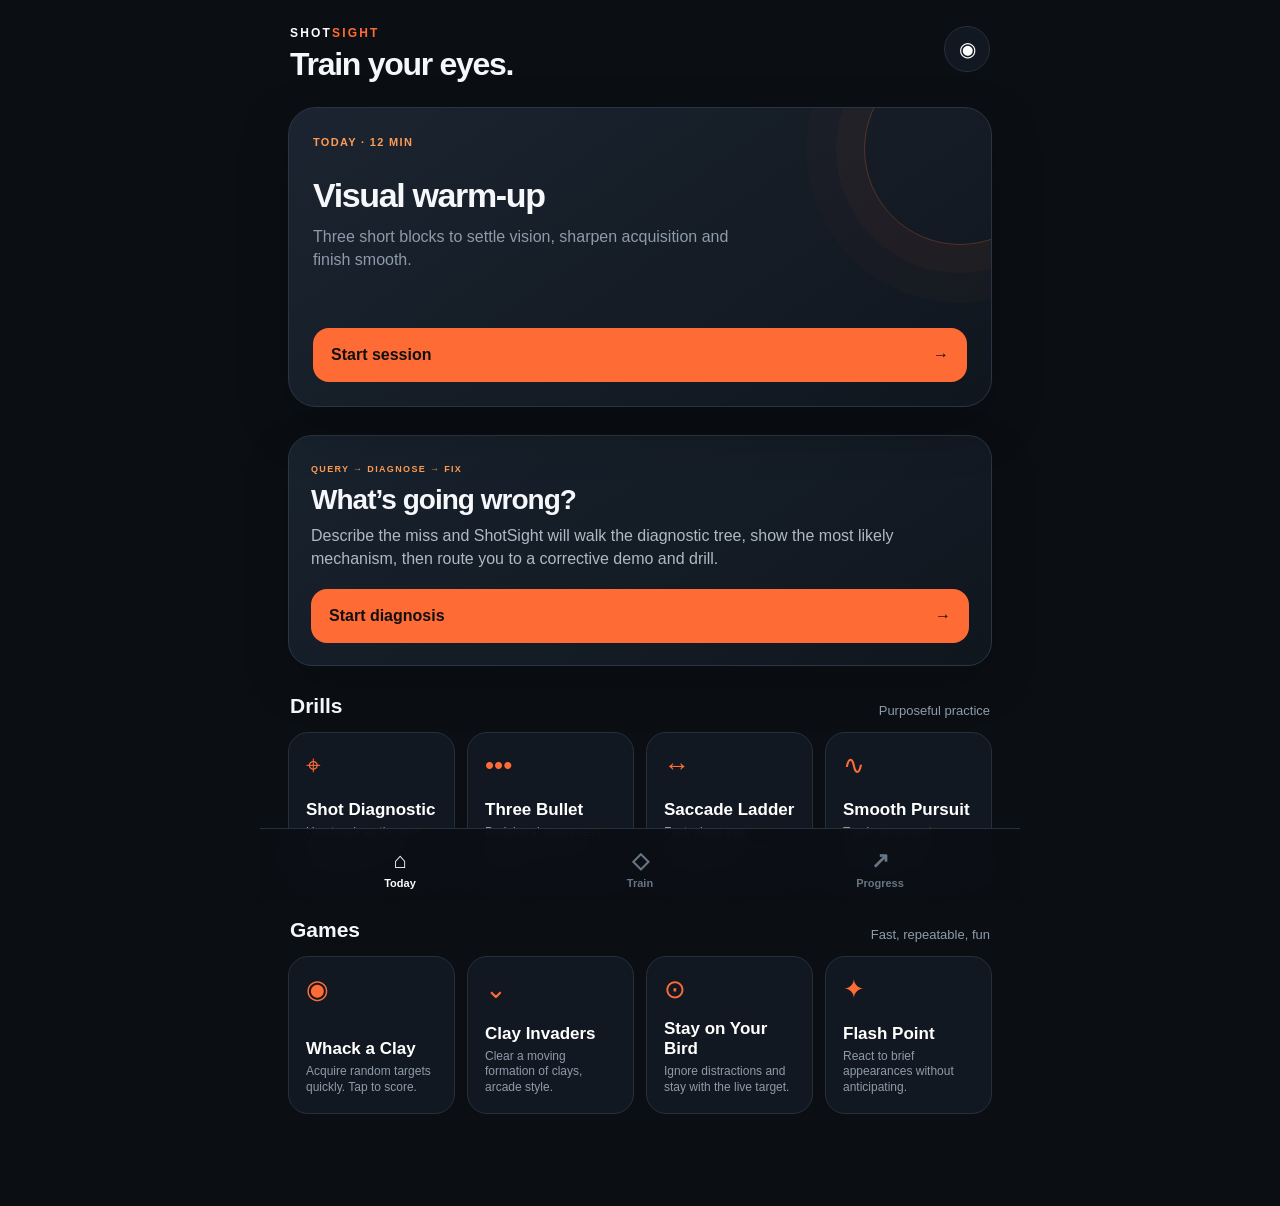
==== commit a3e1c71f: "Add shooter query diagnosis fix interface" ====
--- a/index.html
+++ b/index.html
@@ -9,23 +9,31 @@
   <meta name="apple-mobile-web-app-title" content="ShotSight" />
   <title>ShotSight</title>
   <link rel="manifest" href="manifest.webmanifest" />
-  <link rel="stylesheet" href="styles.css?v=20260903-0015" />
-  <link rel="stylesheet" href="shot-demos.css?v=20260903-0015" />
-  <link rel="stylesheet" href="clay-invaders.css?v=20260903-0015" />
+  <link rel="stylesheet" href="styles.css?v=20260903-0025" />
+  <link rel="stylesheet" href="shot-demos.css?v=20260903-0025" />
+  <link rel="stylesheet" href="clay-invaders.css?v=20260903-0025" />
+  <link rel="stylesheet" href="shooter-diagnosis.css?v=20260903-0025" />
 </head>
 <body>
   <div class="app-shell">
     <header class="topbar"><div><div class="eyebrow">SHOT<span>SIGHT</span></div><h1 id="pageTitle">Train your eyes.</h1></div><button class="icon-button" id="soundToggle" aria-label="Toggle sound">◉</button></header>
-    <main id="homeView" class="view active"><section class="hero-card"><div class="hero-copy"><span class="pill">TODAY · 12 MIN</span><h2>Visual warm-up</h2><p>Three short blocks to settle vision, sharpen acquisition and finish smooth.</p></div><button class="primary big" data-start="daily">Start session <span>→</span></button></section><section><div class="section-heading"><h3>Drills</h3><span>Purposeful practice</span></div><div class="card-grid" id="drillGrid"></div></section><section><div class="section-heading"><h3>Games</h3><span>Fast, repeatable, fun</span></div><div class="card-grid" id="gameGrid"></div></section></main>
+    <main id="homeView" class="view active">
+      <section class="hero-card"><div class="hero-copy"><span class="pill">TODAY · 12 MIN</span><h2>Visual warm-up</h2><p>Three short blocks to settle vision, sharpen acquisition and finish smooth.</p></div><button class="primary big" data-start="daily">Start session <span>→</span></button></section>
+      <section id="shooterDiagnosis" class="diagnosis-entry"></section>
+      <section><div class="section-heading"><h3>Drills</h3><span>Purposeful practice</span></div><div class="card-grid" id="drillGrid"></div></section>
+      <section><div class="section-heading"><h3>Games</h3><span>Fast, repeatable, fun</span></div><div class="card-grid" id="gameGrid"></div></section>
+    </main>
     <main id="libraryView" class="view"><div class="section-heading stacked"><h2>Training library</h2><span>Choose a single activity and tune it before you begin.</span></div><div class="filter-row"><button class="chip active" data-filter="all">All</button><button class="chip" data-filter="drill">Drills</button><button class="chip" data-filter="game">Games</button></div><div class="library-list" id="libraryList"></div><section class="demo-section"><div class="section-heading stacked demo-heading"><h2>Shot type demos</h2><span>See the target line and gun movement together.</span></div><div class="demo-grid" id="demoGrid"></div></section></main>
     <main id="progressView" class="view"><div class="section-heading stacked"><h2>Your progress</h2><span>Prototype data is stored on this device.</span></div><section class="stats-grid"><article><strong id="statSessions">0</strong><span>sessions</span></article><article><strong id="statMinutes">—</strong><span>minutes</span></article><article><strong id="statBest">—</strong><span>best game</span></article></section><section class="history-card"><div class="section-heading"><h3>Recent activity</h3><button class="text-button" id="clearHistory">Clear</button></div><div id="historyList" class="history-list"></div></section></main>
     <section id="playerView" class="player-view" aria-hidden="true"><div class="player-top"><button class="icon-button" id="closePlayer" aria-label="Close">×</button><div class="player-meta"><span id="playerType">DRILL</span><strong id="playerName">Shot Diagnostic</strong></div><button class="icon-button" id="pausePlayer" aria-label="Pause">Ⅱ</button></div><div id="stage" class="stage"><div class="interaction-hint" id="interactionHint"></div><div class="focus-ring" id="focusRing"></div><div class="target" id="target"></div><div class="target secondary" id="target2"></div><div class="target tertiary" id="target3"></div><svg id="trace" class="trace" viewBox="0 0 100 100" preserveAspectRatio="none" aria-hidden="true"></svg><div class="aim-dot" id="aimDot"></div><div class="shot-mark" id="shotMark"></div><div class="crosshair" id="crosshair">+</div><div class="countdown" id="countdown"></div><section id="diagnosticPanel" class="diagnostic-panel" aria-live="polite"><div class="diagnostic-kicker">SHOT DIAGNOSIS</div><h2 id="diagTitle">Clean release</h2><div id="diagTree" class="diag-tree"></div><div class="diag-metrics"><div><span>ERROR</span><strong id="diagError">—</strong></div><div><span>PATH</span><strong id="diagSmooth">—</strong></div><div><span>RELEASE</span><strong id="diagTime">—</strong></div></div><p id="diagCue"></p><div class="diag-actions"><button class="secondary-button" id="diagnosticDone">Done</button><button class="primary" id="diagnosticAgain">Try again</button></div></section></div><div class="player-bottom"><div class="metric"><span>TIME</span><strong id="timeValue">00:30</strong></div><div class="metric center"><span id="scoreLabel">CUE</span><strong id="scoreValue">READY</strong></div><button class="primary compact" id="actionButton">Begin</button></div></section>
     <section id="tipSheet" class="tip-sheet" aria-hidden="true"><div class="tip-card"><div class="tip-icon" id="tipIcon">◎</div><span class="tip-kicker">HOW IT WORKS</span><h2 id="tipTitle">Activity</h2><p id="tipBody"></p><div class="tip-note" id="tipNote"></div><label class="tip-hide"><input type="checkbox" id="tipHide" /> <span>Don't show this tip again</span></label><button class="primary big" id="tipContinue">Got it <span>→</span></button></div></section>
     <section id="demoSheet" class="demo-sheet" aria-hidden="true"><div class="demo-card"><div class="demo-topbar"><div><span class="tip-kicker">SHOT TYPE</span><h2 id="demoTitle">Sustained lead</h2></div><button class="icon-button" id="demoClose" aria-label="Close demo">×</button></div><div class="demo-stage" id="demoStage"><div class="demo-speed-hud"><span>CLAY <strong id="demoClaySpeed">55 mph</strong></span><span>GUN <strong id="demoGunSpeed">—</strong></span></div><svg class="demo-svg" viewBox="0 0 100 100" preserveAspectRatio="none" aria-hidden="true"><path id="demoTargetPath" class="demo-target-path" d="M 8 62 C 32 52, 66 42, 94 34" /><path id="demoGunPath" class="demo-gun-path" d="M 8 62 C 32 52, 66 42, 94 34" /><line id="demoLeadLine" class="demo-lead-line" x1="0" y1="0" x2="0" y2="0" /></svg><div class="demo-label hold" id="demoHoldLabel">HOLD</div><div class="demo-label pickup" id="demoPickupLabel">PICKUP</div><div class="demo-label break" id="demoBreakLabel">BREAK</div><div class="demo-clay" id="demoClay"></div><div class="demo-gun" id="demoGun"><span></span></div><div class="demo-shot" id="demoShot"></div></div><div class="demo-legend"><span><i class="legend-clay"></i>Clay</span><span><i class="legend-gun"></i>Gun / aim point</span><span><i class="legend-gap"></i>Lead gap</span></div><div class="demo-phase" id="demoPhase">SET</div><p id="demoDescription"></p><div class="demo-cue" id="demoCue"></div><div class="demo-actions"><button class="secondary-button" id="demoReplay">Replay</button><button class="primary" id="demoNext">Next type</button></div></div></section>
+    <section id="diagnosisSheet" class="diagnosis-sheet" aria-hidden="true"><div class="diagnosis-shell"><div class="diagnosis-top"><div class="diagnosis-progress" id="diagnosisProgress">1 / 3</div><button class="icon-button" id="diagnosisClose" aria-label="Close diagnosis">×</button></div><div class="diagnosis-body" id="diagnosisBody"></div></div></section>
     <nav class="tabbar" aria-label="Primary"><button class="tab active" data-view="homeView"><span>⌂</span>Today</button><button class="tab" data-view="libraryView"><span>◇</span>Train</button><button class="tab" data-view="progressView"><span>↗</span>Progress</button></nav>
   </div>
-  <script src="app.js?v=20260903-0015"></script>
-  <script src="clay-invaders.js?v=20260903-0015"></script>
-  <script src="shot-demos.js?v=20260903-0015"></script>
+  <script src="app.js?v=20260903-0025"></script>
+  <script src="clay-invaders.js?v=20260903-0025"></script>
+  <script src="shot-demos.js?v=20260903-0025"></script>
+  <script src="shooter-diagnosis.js?v=20260903-0025"></script>
 </body>
 </html>
--- a/shooter-diagnosis.css
+++ b/shooter-diagnosis.css
@@ -0,0 +1 @@
+.diagnosis-entry{margin:28px 0 8px}.diagnosis-intro{border:1px solid #2a3644;border-radius:24px;padding:22px;background:linear-gradient(145deg,#18222d,#10161e);box-shadow:0 18px 46px rgba(0,0,0,.22)}.diagnosis-intro h2{font-size:28px;letter-spacing:-.035em;margin:8px 0}.diagnosis-intro p{color:#aeb9c5;line-height:1.45;margin-bottom:18px}.diag-badge{font-size:9px;letter-spacing:.15em;font-weight:900;color:var(--accent2)}.diagnosis-sheet{display:none;position:fixed;inset:0;z-index:110;background:#070a0f;padding:max(14px,env(safe-area-inset-top)) 16px max(16px,env(safe-area-inset-bottom));overflow:auto}.diagnosis-sheet.active{display:block}.diagnosis-shell{max-width:680px;margin:0 auto}.diagnosis-top{display:flex;align-items:center;justify-content:space-between;margin-bottom:18px}.diagnosis-progress{font-size:11px;font-weight:850;letter-spacing:.12em;color:var(--muted)}.diagnosis-body h2{font-size:32px;line-height:1.05;letter-spacing:-.04em;margin:8px 0 8px}.diagnosis-sub{color:#9eabb8;line-height:1.45;margin-bottom:18px}.diagnosis-options{display:grid;gap:10px}.diagnosis-option{width:100%;display:flex;align-items:center;justify-content:space-between;gap:14px;text-align:left;color:#fff;background:#121821;border:1px solid #26313d;border-radius:18px;padding:16px}.diagnosis-option:active{transform:scale(.988);background:#18212b}.diagnosis-option strong{display:block;font-size:16px}.diagnosis-option small{display:block;color:var(--muted);font-size:12px;line-height:1.35;margin-top:4px}.diagnosis-option b{font-size:22px;color:var(--accent);font-weight:600}.diagnosis-confidence{display:inline-block;border:1px solid rgba(118,230,165,.3);color:var(--green);background:rgba(118,230,165,.06);padding:7px 10px;border-radius:999px;font-size:11px;font-weight:850;margin:2px 0 18px}.diagnosis-tree-view{display:grid;gap:5px;margin:2px 0 18px}.diagnosis-tree-view>div{border:1px solid #25313d;background:#10161d;border-radius:16px;padding:12px 14px}.diagnosis-tree-view>div.active{border-color:rgba(255,107,53,.48);background:rgba(255,107,53,.06)}.diagnosis-tree-view span,.diagnosis-explain span,.diagnosis-fix span{display:block;color:var(--muted);font-size:8px;letter-spacing:.13em;font-weight:900;margin-bottom:5px}.diagnosis-tree-view strong{font-size:14px}.diagnosis-tree-view i{text-align:center;color:#596674;font-style:normal;line-height:12px}.diagnosis-explain,.diagnosis-fix{border:1px solid #26313d;border-radius:18px;padding:15px;margin-top:10px;background:#0e141b}.diagnosis-explain p,.diagnosis-fix p{color:#aeb9c5;line-height:1.45;font-size:13px;margin:7px 0 0}.diagnosis-fix{background:linear-gradient(145deg,rgba(255,107,53,.08),#10161d);border-color:rgba(255,107,53,.25)}.diagnosis-fix strong{display:block;font-size:15px;line-height:1.35;color:#fff}.diagnosis-actions{display:grid;grid-template-columns:1fr 1fr;gap:9px;margin-top:14px}.diagnosis-actions .primary{grid-column:1/-1;width:100%}.diagnosis-note{color:#6f7d8b!important;font-size:11px!important;line-height:1.4!important;margin-top:14px!important}@media(min-width:620px){.diagnosis-actions{grid-template-columns:1fr 1fr 1.35fr}.diagnosis-actions .primary{grid-column:auto}}
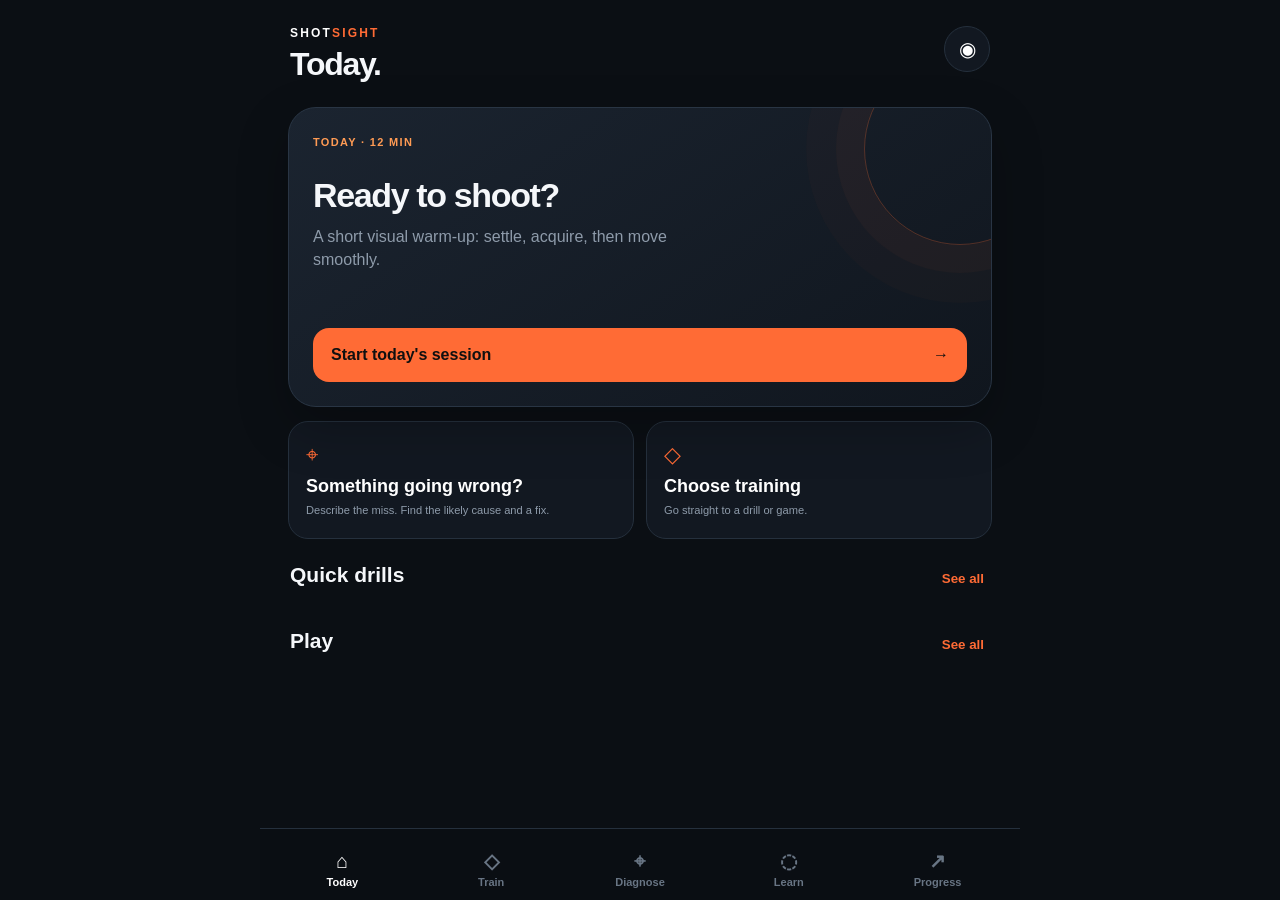
==== commit 44d7609e: "Rework ShotSight into five clear product areas" ====
--- a/index.html
+++ b/index.html
@@ -1,39 +1,13 @@
-<!doctype html>
-<html lang="en">
-<head>
-  <meta charset="utf-8" />
-  <meta name="viewport" content="width=device-width, initial-scale=1, viewport-fit=cover, user-scalable=no" />
-  <meta name="theme-color" content="#0b0f14" />
-  <meta name="apple-mobile-web-app-capable" content="yes" />
-  <meta name="apple-mobile-web-app-status-bar-style" content="black-translucent" />
-  <meta name="apple-mobile-web-app-title" content="ShotSight" />
-  <title>ShotSight</title>
-  <link rel="manifest" href="manifest.webmanifest" />
-  <link rel="stylesheet" href="styles.css?v=20260903-0025" />
-  <link rel="stylesheet" href="shot-demos.css?v=20260903-0025" />
-  <link rel="stylesheet" href="clay-invaders.css?v=20260903-0025" />
-  <link rel="stylesheet" href="shooter-diagnosis.css?v=20260903-0025" />
-</head>
-<body>
-  <div class="app-shell">
-    <header class="topbar"><div><div class="eyebrow">SHOT<span>SIGHT</span></div><h1 id="pageTitle">Train your eyes.</h1></div><button class="icon-button" id="soundToggle" aria-label="Toggle sound">◉</button></header>
-    <main id="homeView" class="view active">
-      <section class="hero-card"><div class="hero-copy"><span class="pill">TODAY · 12 MIN</span><h2>Visual warm-up</h2><p>Three short blocks to settle vision, sharpen acquisition and finish smooth.</p></div><button class="primary big" data-start="daily">Start session <span>→</span></button></section>
-      <section id="shooterDiagnosis" class="diagnosis-entry"></section>
-      <section><div class="section-heading"><h3>Drills</h3><span>Purposeful practice</span></div><div class="card-grid" id="drillGrid"></div></section>
-      <section><div class="section-heading"><h3>Games</h3><span>Fast, repeatable, fun</span></div><div class="card-grid" id="gameGrid"></div></section>
-    </main>
-    <main id="libraryView" class="view"><div class="section-heading stacked"><h2>Training library</h2><span>Choose a single activity and tune it before you begin.</span></div><div class="filter-row"><button class="chip active" data-filter="all">All</button><button class="chip" data-filter="drill">Drills</button><button class="chip" data-filter="game">Games</button></div><div class="library-list" id="libraryList"></div><section class="demo-section"><div class="section-heading stacked demo-heading"><h2>Shot type demos</h2><span>See the target line and gun movement together.</span></div><div class="demo-grid" id="demoGrid"></div></section></main>
-    <main id="progressView" class="view"><div class="section-heading stacked"><h2>Your progress</h2><span>Prototype data is stored on this device.</span></div><section class="stats-grid"><article><strong id="statSessions">0</strong><span>sessions</span></article><article><strong id="statMinutes">—</strong><span>minutes</span></article><article><strong id="statBest">—</strong><span>best game</span></article></section><section class="history-card"><div class="section-heading"><h3>Recent activity</h3><button class="text-button" id="clearHistory">Clear</button></div><div id="historyList" class="history-list"></div></section></main>
-    <section id="playerView" class="player-view" aria-hidden="true"><div class="player-top"><button class="icon-button" id="closePlayer" aria-label="Close">×</button><div class="player-meta"><span id="playerType">DRILL</span><strong id="playerName">Shot Diagnostic</strong></div><button class="icon-button" id="pausePlayer" aria-label="Pause">Ⅱ</button></div><div id="stage" class="stage"><div class="interaction-hint" id="interactionHint"></div><div class="focus-ring" id="focusRing"></div><div class="target" id="target"></div><div class="target secondary" id="target2"></div><div class="target tertiary" id="target3"></div><svg id="trace" class="trace" viewBox="0 0 100 100" preserveAspectRatio="none" aria-hidden="true"></svg><div class="aim-dot" id="aimDot"></div><div class="shot-mark" id="shotMark"></div><div class="crosshair" id="crosshair">+</div><div class="countdown" id="countdown"></div><section id="diagnosticPanel" class="diagnostic-panel" aria-live="polite"><div class="diagnostic-kicker">SHOT DIAGNOSIS</div><h2 id="diagTitle">Clean release</h2><div id="diagTree" class="diag-tree"></div><div class="diag-metrics"><div><span>ERROR</span><strong id="diagError">—</strong></div><div><span>PATH</span><strong id="diagSmooth">—</strong></div><div><span>RELEASE</span><strong id="diagTime">—</strong></div></div><p id="diagCue"></p><div class="diag-actions"><button class="secondary-button" id="diagnosticDone">Done</button><button class="primary" id="diagnosticAgain">Try again</button></div></section></div><div class="player-bottom"><div class="metric"><span>TIME</span><strong id="timeValue">00:30</strong></div><div class="metric center"><span id="scoreLabel">CUE</span><strong id="scoreValue">READY</strong></div><button class="primary compact" id="actionButton">Begin</button></div></section>
-    <section id="tipSheet" class="tip-sheet" aria-hidden="true"><div class="tip-card"><div class="tip-icon" id="tipIcon">◎</div><span class="tip-kicker">HOW IT WORKS</span><h2 id="tipTitle">Activity</h2><p id="tipBody"></p><div class="tip-note" id="tipNote"></div><label class="tip-hide"><input type="checkbox" id="tipHide" /> <span>Don't show this tip again</span></label><button class="primary big" id="tipContinue">Got it <span>→</span></button></div></section>
-    <section id="demoSheet" class="demo-sheet" aria-hidden="true"><div class="demo-card"><div class="demo-topbar"><div><span class="tip-kicker">SHOT TYPE</span><h2 id="demoTitle">Sustained lead</h2></div><button class="icon-button" id="demoClose" aria-label="Close demo">×</button></div><div class="demo-stage" id="demoStage"><div class="demo-speed-hud"><span>CLAY <strong id="demoClaySpeed">55 mph</strong></span><span>GUN <strong id="demoGunSpeed">—</strong></span></div><svg class="demo-svg" viewBox="0 0 100 100" preserveAspectRatio="none" aria-hidden="true"><path id="demoTargetPath" class="demo-target-path" d="M 8 62 C 32 52, 66 42, 94 34" /><path id="demoGunPath" class="demo-gun-path" d="M 8 62 C 32 52, 66 42, 94 34" /><line id="demoLeadLine" class="demo-lead-line" x1="0" y1="0" x2="0" y2="0" /></svg><div class="demo-label hold" id="demoHoldLabel">HOLD</div><div class="demo-label pickup" id="demoPickupLabel">PICKUP</div><div class="demo-label break" id="demoBreakLabel">BREAK</div><div class="demo-clay" id="demoClay"></div><div class="demo-gun" id="demoGun"><span></span></div><div class="demo-shot" id="demoShot"></div></div><div class="demo-legend"><span><i class="legend-clay"></i>Clay</span><span><i class="legend-gun"></i>Gun / aim point</span><span><i class="legend-gap"></i>Lead gap</span></div><div class="demo-phase" id="demoPhase">SET</div><p id="demoDescription"></p><div class="demo-cue" id="demoCue"></div><div class="demo-actions"><button class="secondary-button" id="demoReplay">Replay</button><button class="primary" id="demoNext">Next type</button></div></div></section>
-    <section id="diagnosisSheet" class="diagnosis-sheet" aria-hidden="true"><div class="diagnosis-shell"><div class="diagnosis-top"><div class="diagnosis-progress" id="diagnosisProgress">1 / 3</div><button class="icon-button" id="diagnosisClose" aria-label="Close diagnosis">×</button></div><div class="diagnosis-body" id="diagnosisBody"></div></div></section>
-    <nav class="tabbar" aria-label="Primary"><button class="tab active" data-view="homeView"><span>⌂</span>Today</button><button class="tab" data-view="libraryView"><span>◇</span>Train</button><button class="tab" data-view="progressView"><span>↗</span>Progress</button></nav>
-  </div>
-  <script src="app.js?v=20260903-0025"></script>
-  <script src="clay-invaders.js?v=20260903-0025"></script>
-  <script src="shot-demos.js?v=20260903-0025"></script>
-  <script src="shooter-diagnosis.js?v=20260903-0025"></script>
-</body>
-</html>+<!doctype html><html lang="en"><head><meta charset="utf-8"><meta name="viewport" content="width=device-width, initial-scale=1, viewport-fit=cover, user-scalable=no"><meta name="theme-color" content="#0b0f14"><meta name="apple-mobile-web-app-capable" content="yes"><meta name="apple-mobile-web-app-status-bar-style" content="black-translucent"><meta name="apple-mobile-web-app-title" content="ShotSight"><title>ShotSight</title><link rel="manifest" href="manifest.webmanifest"><link rel="stylesheet" href="styles.css?v=20260903-0040"><link rel="stylesheet" href="shot-demos.css?v=20260903-0040"><link rel="stylesheet" href="clay-invaders.css?v=20260903-0040"><link rel="stylesheet" href="shooter-diagnosis.css?v=20260903-0040"><link rel="stylesheet" href="v02.css?v=20260903-0040"></head><body><div class="app-shell">
+<header class="topbar"><div><div class="eyebrow">SHOT<span>SIGHT</span></div><h1 id="pageTitle">Today.</h1></div><button class="icon-button" id="soundToggle" aria-label="Toggle sound">◉</button></header>
+<main id="homeView" class="view active"><section class="hero-card"><div class="hero-copy"><span class="pill">TODAY · 12 MIN</span><h2>Ready to shoot?</h2><p>A short visual warm-up: settle, acquire, then move smoothly.</p></div><button class="primary big" data-start="daily">Start today's session <span>→</span></button></section><div class="quick-grid"><button class="quick-card" data-go="diagnoseView"><span class="quick-icon">⌖</span><strong>Something going wrong?</strong><small>Describe the miss. Find the likely cause and a fix.</small></button><button class="quick-card" data-go="libraryView"><span class="quick-icon">◇</span><strong>Choose training</strong><small>Go straight to a drill or game.</small></button></div><section class="home-section"><div class="section-heading"><h3>Quick drills</h3><button class="see-all" data-go="libraryView">See all</button></div><div class="mini-row" id="homeQuickDrills"></div></section><section class="home-section"><div class="section-heading"><h3>Play</h3><button class="see-all" data-go="libraryView">See all</button></div><div class="mini-row" id="homeQuickGames"></div></section></main>
+<main id="libraryView" class="view"><div class="section-heading stacked"><h2>Training</h2><span>Pick the skill you want to work on.</span></div><div class="library-summary"><button class="train-filter" data-kind="drill"><strong>Drills</strong><small>Focused practice</small></button><button class="train-filter" data-kind="game"><strong>Games</strong><small>Practice through play</small></button></div><div class="filter-row"><button class="chip active" data-filter="all">All</button><button class="chip" data-filter="drill">Drills</button><button class="chip" data-filter="game">Games</button></div><div class="library-list" id="libraryList"></div></main>
+<main id="diagnoseView" class="view"><section class="diagnose-hero"><span class="diag-badge">QUERY → DIAGNOSE → FIX</span><h2>What happened?</h2><p>Start with what you actually saw or felt. ShotSight will form a coaching hypothesis, explain why, and give you something specific to try.</p><button class="primary big" data-diagnose>Start diagnosis <span>→</span></button></section><section id="shooterDiagnosis" class="diagnosis-entry"></section><div class="learn-callout"><strong>Later, Sense adds evidence.</strong><span>Your answers form the hypothesis. Gun-motion data can then confirm or challenge it.</span></div></main>
+<main id="learnView" class="view"><div class="learn-intro"><h2>Understand the shot</h2><p>Short visual explanations of how clay and gun movement relate. Watch first; read only when you need more.</p></div><div class="learn-callout"><strong>Orange = clay. White = gun.</strong><span>Watch hold, pickup, movement, break point and whether the shot succeeds.</span></div><section class="demo-section"><div class="section-heading"><h3>Shot types & faults</h3><span>Animated</span></div><div class="demo-grid" id="demoGrid"></div></section></main>
+<main id="progressView" class="view"><div class="section-heading stacked"><h2>Your progress</h2><span>What you have done — and what to work on next.</span></div><section class="stats-grid"><article><strong id="statSessions">0</strong><span>sessions</span></article><article><strong id="statMinutes">—</strong><span>minutes</span></article><article><strong id="statBest">—</strong><span>best game</span></article></section><section class="history-card"><div class="section-heading"><h3>Recent activity</h3><button class="text-button" id="clearHistory">Clear</button></div><div id="historyList" class="history-list"></div></section></main>
+<section id="playerView" class="player-view" aria-hidden="true"><div class="player-top"><button class="icon-button" id="closePlayer">×</button><div class="player-meta"><span id="playerType">DRILL</span><strong id="playerName">Shot Diagnostic</strong></div><button class="icon-button" id="pausePlayer">Ⅱ</button></div><div id="stage" class="stage"><div class="interaction-hint" id="interactionHint"></div><div class="focus-ring" id="focusRing"></div><div class="target" id="target"></div><div class="target secondary" id="target2"></div><div class="target tertiary" id="target3"></div><svg id="trace" class="trace" viewBox="0 0 100 100" preserveAspectRatio="none"></svg><div class="aim-dot" id="aimDot"></div><div class="shot-mark" id="shotMark"></div><div class="crosshair" id="crosshair">+</div><div class="countdown" id="countdown"></div><section id="diagnosticPanel" class="diagnostic-panel"><div class="diagnostic-kicker">SHOT DIAGNOSIS</div><h2 id="diagTitle">Clean release</h2><div id="diagTree" class="diag-tree"></div><div class="diag-metrics"><div><span>ERROR</span><strong id="diagError">—</strong></div><div><span>PATH</span><strong id="diagSmooth">—</strong></div><div><span>RELEASE</span><strong id="diagTime">—</strong></div></div><p id="diagCue"></p><div class="diag-actions"><button class="secondary-button" id="diagnosticDone">Done</button><button class="primary" id="diagnosticAgain">Try again</button></div></section></div><div class="player-bottom"><div class="metric"><span>TIME</span><strong id="timeValue">00:30</strong></div><div class="metric center"><span id="scoreLabel">CUE</span><strong id="scoreValue">READY</strong></div><button class="primary compact" id="actionButton">Begin</button></div></section>
+<section id="tipSheet" class="tip-sheet" aria-hidden="true"><div class="tip-card"><div class="tip-icon" id="tipIcon">◎</div><span class="tip-kicker">HOW IT WORKS</span><h2 id="tipTitle">Activity</h2><p id="tipBody"></p><div class="tip-note" id="tipNote"></div><label class="tip-hide"><input type="checkbox" id="tipHide"><span>Don't show this tip again</span></label><button class="primary big" id="tipContinue">Got it <span>→</span></button></div></section>
+<section id="demoSheet" class="demo-sheet" aria-hidden="true"><div class="demo-card"><div class="demo-topbar"><div><span class="tip-kicker">SHOT TYPE</span><h2 id="demoTitle">Sustained lead</h2></div><button class="icon-button" id="demoClose">×</button></div><div class="demo-stage" id="demoStage"><div class="demo-speed-hud"><span>CLAY <strong id="demoClaySpeed">55 mph</strong></span><span>GUN <strong id="demoGunSpeed">—</strong></span></div><svg class="demo-svg" viewBox="0 0 100 100" preserveAspectRatio="none"><path id="demoTargetPath" class="demo-target-path" d="M 8 62 C 32 52, 66 42, 94 34"/><path id="demoGunPath" class="demo-gun-path" d="M 8 62 C 32 52, 66 42, 94 34"/><line id="demoLeadLine" class="demo-lead-line" x1="0" y1="0" x2="0" y2="0"/></svg><div class="demo-label hold" id="demoHoldLabel">HOLD</div><div class="demo-label pickup" id="demoPickupLabel">PICKUP</div><div class="demo-label break" id="demoBreakLabel">BREAK</div><div class="demo-clay" id="demoClay"></div><div class="demo-gun" id="demoGun"><span></span></div><div class="demo-shot" id="demoShot"></div></div><div class="demo-legend"><span><i class="legend-clay"></i>Clay</span><span><i class="legend-gun"></i>Gun / aim point</span><span><i class="legend-gap"></i>Lead gap</span></div><div class="demo-phase" id="demoPhase">SET</div><p id="demoDescription"></p><div class="demo-cue" id="demoCue"></div><div class="demo-actions"><button class="secondary-button" id="demoReplay">Replay</button><button class="primary" id="demoNext">Next type</button></div></div></section>
+<section id="diagnosisSheet" class="diagnosis-sheet" aria-hidden="true"><div class="diagnosis-shell"><div class="diagnosis-top"><div class="diagnosis-progress" id="diagnosisProgress">1 / 3</div><button class="icon-button" id="diagnosisClose">×</button></div><div class="diagnosis-body" id="diagnosisBody"></div></div></section>
+<nav class="tabbar"><button class="tab active" data-view="homeView"><span>⌂</span>Today</button><button class="tab" data-view="libraryView"><span>◇</span>Train</button><button class="tab" data-view="diagnoseView"><span>⌖</span>Diagnose</button><button class="tab" data-view="learnView"><span>◌</span>Learn</button><button class="tab" data-view="progressView"><span>↗</span>Progress</button></nav></div>
+<script src="app.js?v=20260903-0040"></script><script src="clay-invaders.js?v=20260903-0040"></script><script src="shot-demos.js?v=20260903-0040"></script><script src="shooter-diagnosis.js?v=20260903-0040"></script><script>window.addEventListener('DOMContentLoaded',()=>{const mini=(a)=>`<button class="mini-card" data-id="${a.id}"><span class="glyph">${a.glyph}</span><strong>${a.name}</strong><small>${a.type==='game'?'PLAY':'DRILL'}</small></button>`;const A=window.activities||[];document.querySelector('#homeQuickDrills').innerHTML=A.filter(a=>a.type==='drill').slice(0,4).map(mini).join('');document.querySelector('#homeQuickGames').innerHTML=A.filter(a=>a.type==='game').slice(0,4).map(mini).join('');document.querySelectorAll('.train-filter').forEach(b=>b.addEventListener('click',()=>{const c=document.querySelector(`.chip[data-filter="${b.dataset.kind}"]`);c?.click()}))})</script><script src="v02.js?v=20260903-0040"></script></body></html>
--- a/v02.css
+++ b/v02.css
@@ -0,0 +1 @@
+.quick-grid{display:grid;grid-template-columns:1fr 1fr;gap:12px;margin:14px 0 8px}.quick-card{border:1px solid var(--line);background:var(--panel);border-radius:20px;padding:17px;color:#fff;text-align:left;min-height:118px}.quick-card strong{display:block;font-size:18px;margin:8px 0 5px}.quick-card small{color:var(--muted);line-height:1.35}.quick-icon{color:var(--accent);font-size:22px}.home-section{margin-top:24px}.home-section .section-heading{margin-top:0}.mini-row{display:flex;gap:10px;overflow-x:auto;padding-bottom:4px;scrollbar-width:none}.mini-row::-webkit-scrollbar{display:none}.mini-card{flex:0 0 145px;min-height:104px;border:1px solid var(--line);background:var(--panel);border-radius:18px;padding:14px;color:#fff;text-align:left}.mini-card .glyph{display:block;color:var(--accent);font-size:20px;margin-bottom:12px}.mini-card strong{font-size:14px}.mini-card small{display:block;color:var(--muted);font-size:11px;margin-top:4px}.see-all{border:0;background:none;color:var(--accent);font-weight:800}.diagnose-hero{background:linear-gradient(145deg,#18212b,#10161e);border:1px solid #293544;border-radius:26px;padding:22px;margin-bottom:16px}.diagnose-hero h2{font-size:29px;letter-spacing:-.035em;margin:8px 0}.diagnose-hero p{color:var(--muted);line-height:1.45}.learn-intro{margin-bottom:18px}.learn-intro h2{font-size:30px;margin-bottom:7px}.learn-intro p{color:var(--muted);line-height:1.45}.learn-callout{border:1px solid var(--line);border-radius:20px;padding:17px;background:var(--panel);margin-bottom:22px}.learn-callout strong{display:block;margin-bottom:5px}.learn-callout span{color:var(--muted);font-size:13px;line-height:1.4}.tabbar{grid-template-columns:repeat(5,1fr);padding-left:8px;padding-right:8px}.tab{padding:0 2px}.tab span{font-size:20px}.library-summary{display:grid;grid-template-columns:1fr 1fr;gap:10px;margin-bottom:18px}.library-summary button{border:1px solid var(--line);background:var(--panel);color:#fff;border-radius:18px;padding:16px;text-align:left}.library-summary strong{display:block;font-size:18px}.library-summary small{color:var(--muted)}@media(max-width:390px){.tab{font-size:9px}.tab span{font-size:18px}.quick-card{min-height:110px;padding:14px}}
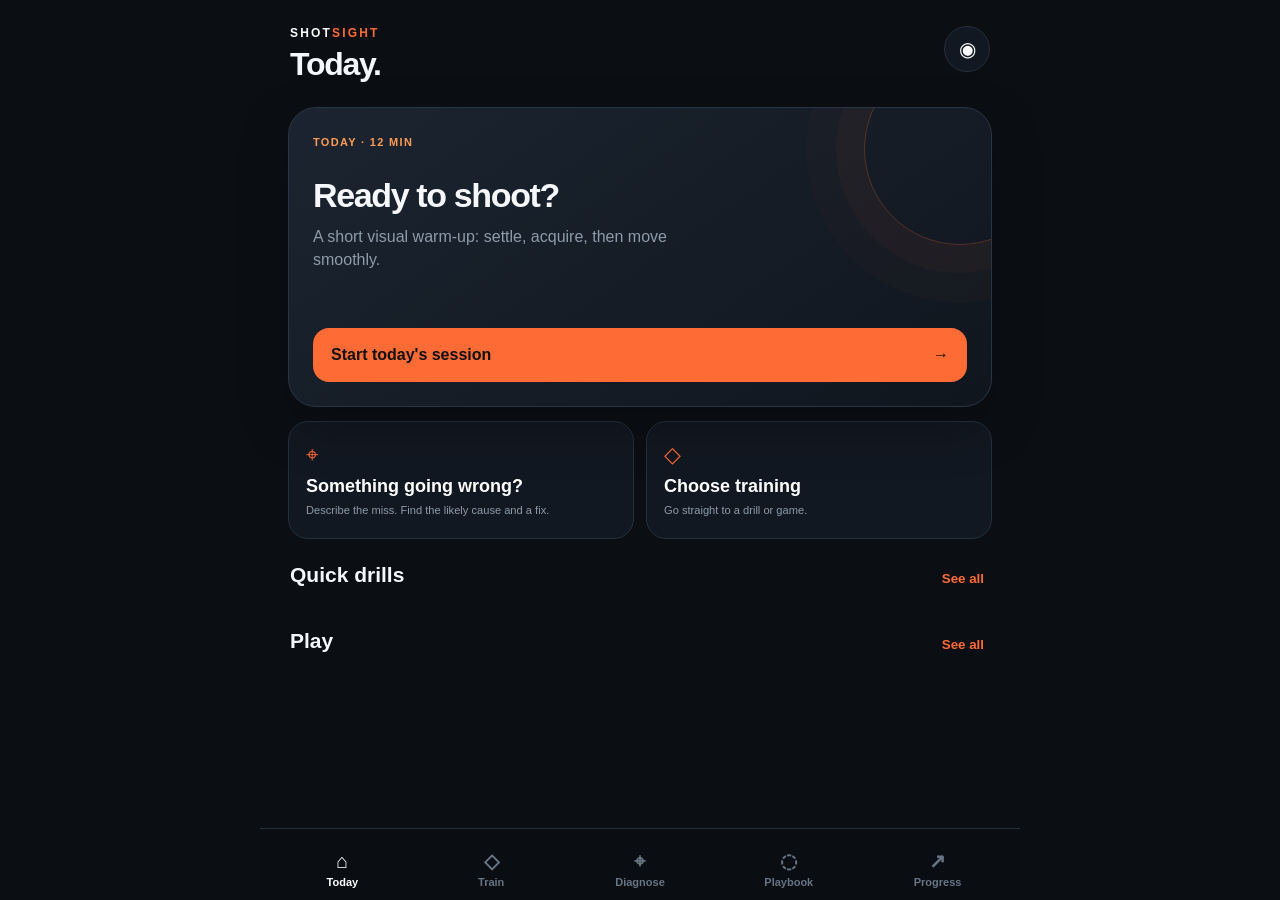
==== commit abf0e0af: "Restore legacy activity grid hosts for runtime compatibility" ====
--- a/index.html
+++ b/index.html
@@ -1,4 +1,4 @@
-<!doctype html><html lang="en"><head><meta charset="utf-8"><meta name="viewport" content="width=device-width, initial-scale=1, viewport-fit=cover, user-scalable=no"><meta name="theme-color" content="#0b0f14"><meta name="apple-mobile-web-app-capable" content="yes"><meta name="apple-mobile-web-app-status-bar-style" content="black-translucent"><meta name="apple-mobile-web-app-title" content="ShotSight"><title>ShotSight</title><link rel="manifest" href="manifest.webmanifest"><link rel="stylesheet" href="styles.css?v=20260903-0040"><link rel="stylesheet" href="shot-demos.css?v=20260903-0040"><link rel="stylesheet" href="clay-invaders.css?v=20260903-0040"><link rel="stylesheet" href="shooter-diagnosis.css?v=20260903-0040"><link rel="stylesheet" href="v02.css?v=20260903-0040"></head><body><div class="app-shell">
+<!doctype html><html lang="en"><head><meta charset="utf-8"><meta name="viewport" content="width=device-width, initial-scale=1, viewport-fit=cover, user-scalable=no"><meta name="theme-color" content="#0b0f14"><meta name="apple-mobile-web-app-capable" content="yes"><meta name="apple-mobile-web-app-status-bar-style" content="black-translucent"><meta name="apple-mobile-web-app-title" content="ShotSight"><title>ShotSight</title><link rel="manifest" href="manifest.webmanifest"><link rel="stylesheet" href="styles.css?v=20260903-0040"><link rel="stylesheet" href="shot-demos.css?v=20260903-0040"><link rel="stylesheet" href="clay-invaders.css?v=20260903-0040"><link rel="stylesheet" href="shooter-diagnosis.css?v=20260903-0040"><link rel="stylesheet" href="v02.css?v=20260903-0040"></head><body><div class="app-shell"><div id="drillGrid" hidden></div><div id="gameGrid" hidden></div>
 <header class="topbar"><div><div class="eyebrow">SHOT<span>SIGHT</span></div><h1 id="pageTitle">Today.</h1></div><button class="icon-button" id="soundToggle" aria-label="Toggle sound">◉</button></header>
 <main id="homeView" class="view active"><section class="hero-card"><div class="hero-copy"><span class="pill">TODAY · 12 MIN</span><h2>Ready to shoot?</h2><p>A short visual warm-up: settle, acquire, then move smoothly.</p></div><button class="primary big" data-start="daily">Start today's session <span>→</span></button></section><div class="quick-grid"><button class="quick-card" data-go="diagnoseView"><span class="quick-icon">⌖</span><strong>Something going wrong?</strong><small>Describe the miss. Find the likely cause and a fix.</small></button><button class="quick-card" data-go="libraryView"><span class="quick-icon">◇</span><strong>Choose training</strong><small>Go straight to a drill or game.</small></button></div><section class="home-section"><div class="section-heading"><h3>Quick drills</h3><button class="see-all" data-go="libraryView">See all</button></div><div class="mini-row" id="homeQuickDrills"></div></section><section class="home-section"><div class="section-heading"><h3>Play</h3><button class="see-all" data-go="libraryView">See all</button></div><div class="mini-row" id="homeQuickGames"></div></section></main>
 <main id="libraryView" class="view"><div class="section-heading stacked"><h2>Training</h2><span>Pick the skill you want to work on.</span></div><div class="library-summary"><button class="train-filter" data-kind="drill"><strong>Drills</strong><small>Focused practice</small></button><button class="train-filter" data-kind="game"><strong>Games</strong><small>Practice through play</small></button></div><div class="filter-row"><button class="chip active" data-filter="all">All</button><button class="chip" data-filter="drill">Drills</button><button class="chip" data-filter="game">Games</button></div><div class="library-list" id="libraryList"></div></main>
